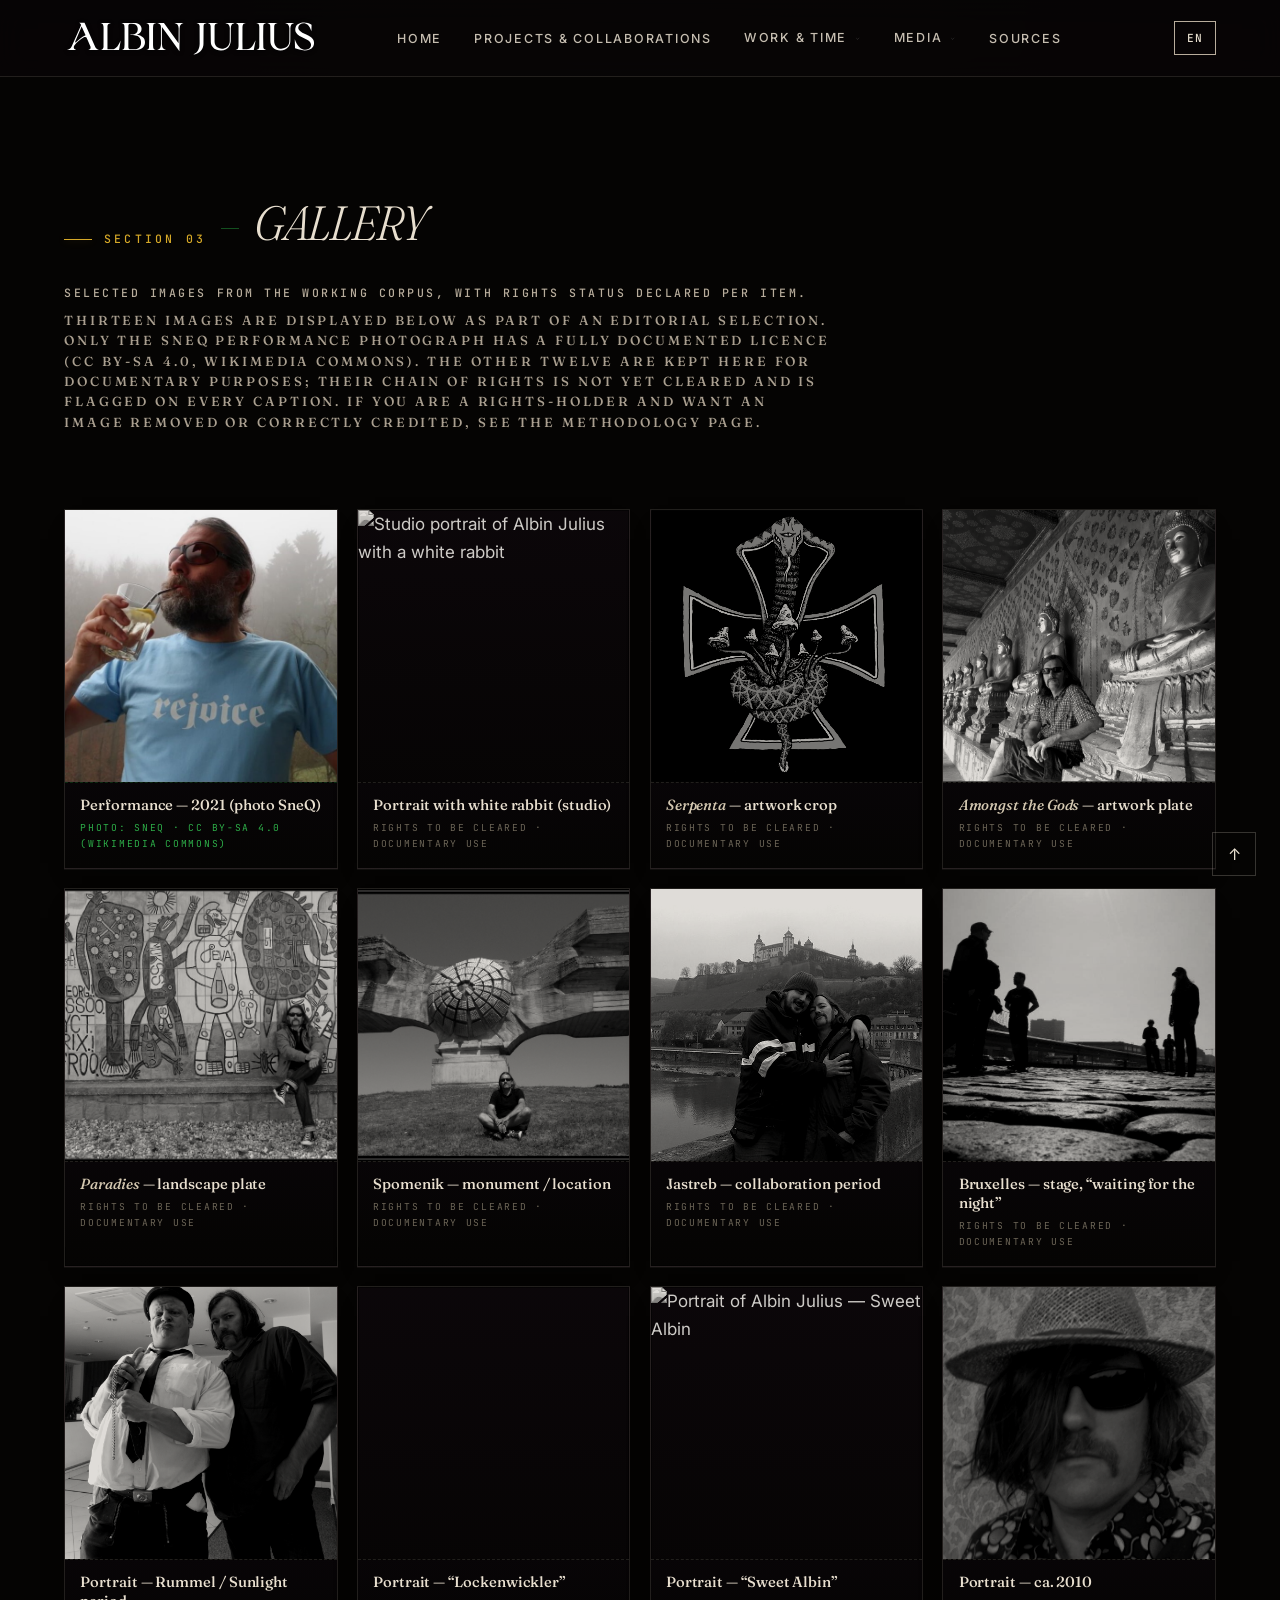
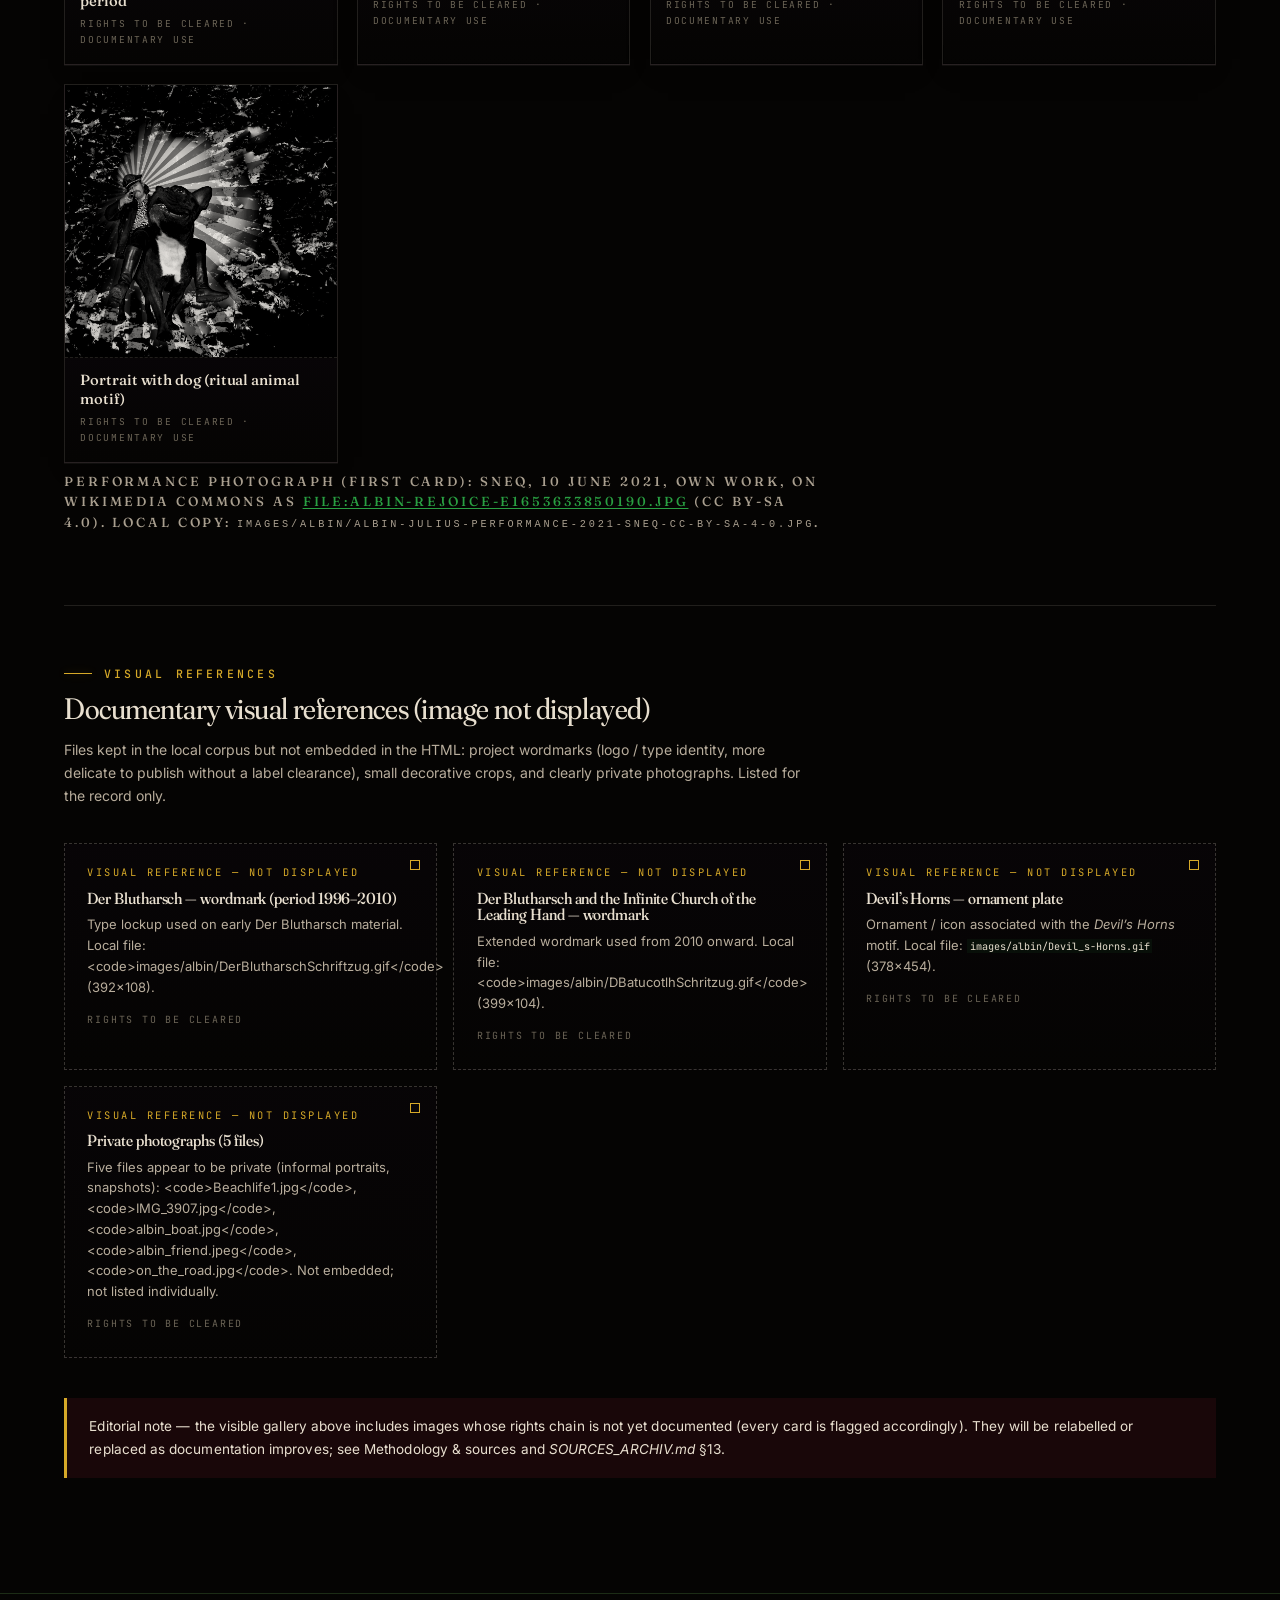
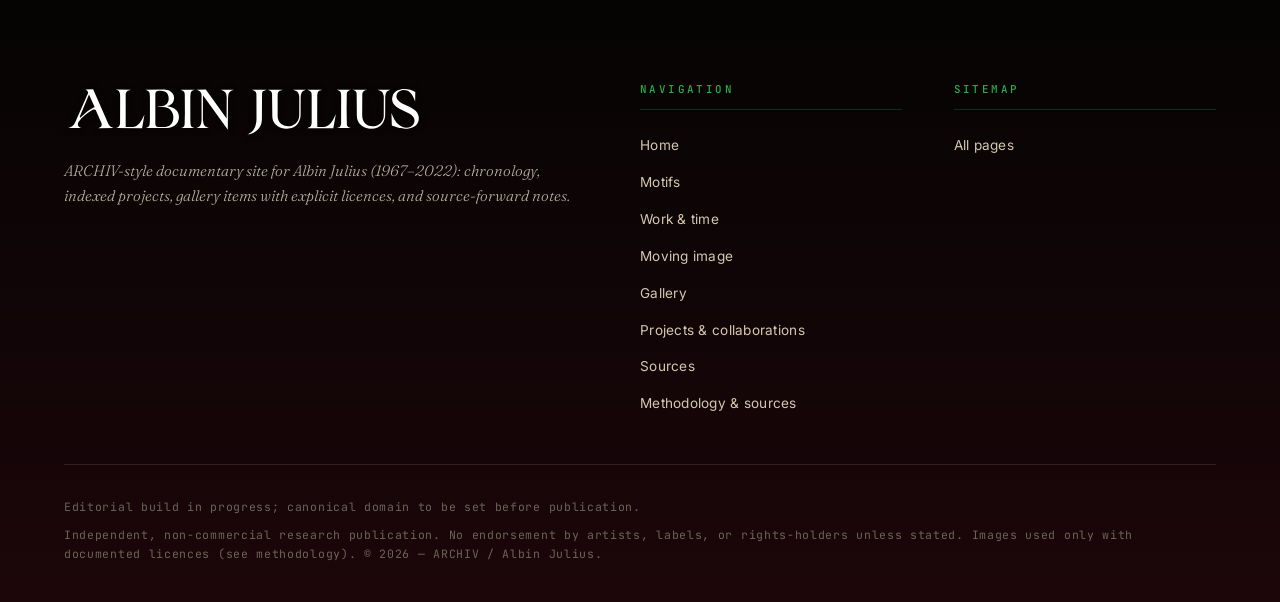
==== galerie.html @ 45560f31 "Initial commit: ARCHIV Albin Julius static site. Documentary archive (HTML/CSS/JS), gallery, intervi" ====
<!DOCTYPE html>
<html lang="en" data-theme="dark">
<head>
  <meta charset="utf-8">  <title>Gallery | ARCHIV — Albin Julius</title>
  <meta name="description" content="Rights-tracked gallery for ARCHIV — Albin Julius: Wikimedia Commons photograph (SneQ, 2021, CC BY-SA 4.0) and neutral site assets. Full methodology on the Methodology page.">
  <meta name="author" content="ARCHIV — Albin Julius">
  <meta name="robots" content="index, follow, max-image-preview:large, max-snippet:-1, max-video-preview:-1">
  <meta name="language" content="English">

  <meta property="og:type" content="website">
  <meta property="og:url" content="https://archiv-albinjulius.example/galerie.html">
  <meta property="og:title" content="Gallery | ARCHIV — Albin Julius">
  <meta property="og:description" content="Documentary images with explicit licences; no speculative captions.">
  <meta property="og:image" content="https://archiv-albinjulius.example/images/albin/albin-julius-performance-2021-sneq-cc-by-sa-4-0.jpg">
  <meta property="og:image:alt" content="Albin Julius performing (photograph: SneQ, 2021, CC BY-SA 4.0, Wikimedia Commons)">
  <meta property="og:image:width" content="676">
  <meta property="og:image:height" content="594">
  <meta property="og:locale" content="en_GB">
  <meta property="og:site_name" content="ARCHIV — Albin Julius">

  <meta name="twitter:card" content="summary_large_image">
  <meta name="twitter:url" content="https://archiv-albinjulius.example/galerie.html">
  <meta name="twitter:title" content="Gallery | ARCHIV — Albin Julius">
  <meta name="twitter:description" content="Rights-tracked images for the Albin Julius documentary archive.">
  <meta name="twitter:image" content="https://archiv-albinjulius.example/images/albin/albin-julius-performance-2021-sneq-cc-by-sa-4-0.jpg">
  <meta name="twitter:image:alt" content="Albin Julius performing (photograph: SneQ, 2021, CC BY-SA 4.0, Wikimedia Commons)">

  <meta name="theme-color" content="#050403">

  <link rel="canonical" href="https://archiv-albinjulius.example/galerie.html">
  <link rel="sitemap" type="application/xml" title="Sitemap" href="https://archiv-albinjulius.example/sitemap.xml">
  <link rel="alternate" hreflang="en" href="https://archiv-albinjulius.example/galerie.html">
  <link rel="alternate" hreflang="x-default" href="https://archiv-albinjulius.example/galerie.html">

  <meta name="viewport" content="width=device-width, initial-scale=1">
  <link href="css/normalize.css" rel="stylesheet">
  <link href="css/main.css?v=57-glitch-soft" rel="stylesheet">
  <script>document.documentElement.setAttribute('data-theme', 'dark');</script>
  <link rel="preconnect" href="https://fonts.googleapis.com">
  <link rel="preconnect" href="https://fonts.gstatic.com" crossorigin>
  <link rel="preload" as="style" href="https://fonts.googleapis.com/css2?family=Fraunces:ital,wght@0,300;0,400;0,500;0,600;0,700;1,300;1,400;1,500;1,600;1,700&amp;family=Inter:wght@300;400;500;600;700&amp;family=JetBrains+Mono:wght@300;400;500;600&amp;display=swap">
  <link href="https://fonts.googleapis.com/css2?family=Fraunces:ital,wght@0,300;0,400;0,500;0,600;0,700;1,300;1,400;1,500;1,600;1,700&amp;family=Inter:wght@300;400;500;600;700&amp;family=JetBrains+Mono:wght@300;400;500;600&amp;display=swap" rel="stylesheet" media="print" onload="this.media='all'">
  <noscript><link href="https://fonts.googleapis.com/css2?family=Fraunces:ital,wght@0,300;0,400;0,500;0,600;0,700;1,300;1,400;1,500;1,600;1,700&amp;family=Inter:wght@300;400;500;600;700&amp;family=JetBrains+Mono:wght@300;400;500;600&amp;display=swap" rel="stylesheet"></noscript>
  <script defer src="js/i18n.js?v=21"></script>
  <script defer src="js/main.js?v=28"></script>
<link rel="icon" type="image/svg+xml" href="/images/favicon.svg">
  <link rel="icon" type="image/png" sizes="32x32" href="/images/favicon.png">
  <link rel="icon" type="image/png" sizes="16x16" href="/images/favicon.png">
  <link rel="shortcut icon" href="/images/favicon.svg" type="image/svg+xml">
  <link rel="apple-touch-icon" sizes="180x180" href="/images/favicon.png">
  <link rel="mask-icon" href="/images/favicon.svg" color="#1f8f38">

  <script type="application/ld+json">
  {
    "@context": "https://schema.org",
    "@type": "WebPage",
    "name": "Gallery | ARCHIV — Albin Julius",
    "description": "Rights-tracked gallery: Wikimedia Commons photograph (SneQ, 2021, CC BY-SA 4.0) and neutral site assets.",
    "url": "https://archiv-albinjulius.example/galerie.html",
    "inLanguage": "en-GB",
    "isPartOf": { "@type": "WebSite", "name": "ARCHIV — Albin Julius", "url": "https://archiv-albinjulius.example/" },
    "breadcrumb": {
      "@type": "BreadcrumbList",
      "itemListElement": [
        {"@type": "ListItem", "position": 1, "name": "Home", "item": "https://archiv-albinjulius.example/"},
        {"@type": "ListItem", "position": 2, "name": "Gallery", "item": "https://archiv-albinjulius.example/galerie.html"}
      ]
    }
  }
  </script>
  <style>
    body {
      -moz-osx-font-smoothing: grayscale;
      -webkit-font-smoothing: antialiased;
    }
  </style>
</head>
<body>
  <a class="ej-skip-link" href="#contenu-principal">Skip to main content</a>
  <div role="banner" class="navbar ej-site-nav">
    <div class="navbar-bg"></div>
    <div class="main-container navbar-container">
      <div class="navbar-row">
        <a href="/" class="nav-logo-link ej-inline-block" style="display:flex;align-items:center;text-decoration:none;">
          <img src="images/logo_albin_julius.svg" alt="Albin Julius" class="nav-logo-img" width="133" height="20">
        </a>
        <div class="navigation-wrap ej-nav-desktop">
          <nav role="navigation" class="navbar-menu ej-nav-menu">
            <div class="nav-links">
              <div class="nav-link-wrap">
                <a href="/" class="nav-link ej-nav-link" data-i18n="nav.start">Home</a>
              </div>
              <div class="nav-link-wrap">
                <a href="stammbaum.html" class="nav-link ej-nav-link" data-i18n="nav.familie">Projects &amp; collaborations</a>
              </div>
              <div class="nav-link-wrap">
                <div data-hover="true" data-delay="150" class="nav-dropdown ej-nav-dropdown">
                  <div class="dropdown-toggle ej-nav-dropdown-toggle">
                    <div class="text-block-7" data-i18n="nav.werkZeit">Work &amp; time</div>
                    <img src="images/icon-caret-down.svg" alt="Open submenu" class="dropdown-caret">
                  </div>
                  <nav class="dropdown-wrap ej-nav-dropdown-list">
                    <div class="dropdown-content">
                      <a href="index.html#leitmotive" class="dropdown-link ej-nav-dropdown-link" data-i18n="nav.leitmotive">Motifs</a>
                      <a href="index.html#timeline" class="dropdown-link ej-nav-dropdown-link" data-i18n="nav.zeitleiste">Timeline &amp; resources</a>
                      <a href="index.html#discography" class="dropdown-link ej-nav-dropdown-link" data-i18n="nav.discography">Discography indexes</a>
                      <a href="index.html#phases" class="dropdown-link ej-nav-dropdown-link" data-i18n="nav.exil">Phases &amp; presentation</a>
                      <a href="index.html#interviews" class="dropdown-link ej-nav-dropdown-link" data-i18n="nav.interviews">Interviews</a>
                    </div>
                  </nav>
                </div>
              </div>
              <div class="nav-link-wrap">
                <div data-hover="true" data-delay="150" class="nav-dropdown ej-nav-dropdown">
                  <div class="dropdown-toggle ej-nav-dropdown-toggle">
                    <div class="text-block-7" data-i18n="nav.medien">Media</div>
                    <img src="images/icon-caret-down.svg" alt="Open submenu" class="dropdown-caret">
                  </div>
                  <nav class="dropdown-wrap ej-nav-dropdown-list">
                    <div class="dropdown-content">
                      <a href="index.html#moving-image" class="dropdown-link ej-nav-dropdown-link" data-i18n="nav.movingImage">Moving image</a>
                      <a href="galerie.html" aria-current="page" class="dropdown-link ej-nav-dropdown-link ej-nav-link--current" data-i18n="nav.galerie">Gallery</a>
                    </div>
                  </nav>
                </div>
              </div>
              <div class="nav-link-wrap">
                <a href="links.html" class="nav-link ej-nav-link" data-i18n="nav.links">Sources</a>
              </div>
            </div>
            <div class="navbar-mobile-bg"></div>
          </nav>
        </div>
        <div class="navbar-right-contents">
          <div class="ej-lang-selector">
            <button class="ej-lang-btn active" data-lang="en" aria-label="English" aria-pressed="true">EN</button>
          </div>
          <button type="button" class="ej-burger" aria-controls="ej-mobile-panel" aria-expanded="false" aria-label="Open menu">
            <span class="ej-burger-bar" aria-hidden="true"></span>
            <span class="ej-burger-bar" aria-hidden="true"></span>
            <span class="ej-burger-bar" aria-hidden="true"></span>
          </button>
        </div>
      </div>
    </div>
    <div id="ej-mobile-panel" class="ej-mobile-panel" role="dialog" aria-modal="true" aria-labelledby="ej-mobile-panel-title" aria-hidden="true">
      <button type="button" class="ej-mobile-panel__scrim" data-ej-mobile-nav-close aria-label="Close menu"></button>
      <div class="ej-mobile-panel__sheet">
        <p id="ej-mobile-panel-title" class="ej-mobile-panel__title">Menu</p>
        <nav class="ej-mobile-panel__nav" aria-label="Main navigation">
          <ul class="ej-mobile-panel__list">
            <li><a href="/" data-i18n="nav.start">Home</a></li>
            <li><a href="stammbaum.html" data-i18n="nav.familie">Projects &amp; collaborations</a></li>
            <li class="ej-mobile-panel__group"><span class="ej-mobile-panel__group-label" data-i18n="nav.werkZeit">Work &amp; time</span></li>
            <li><a href="index.html#leitmotive" data-i18n="nav.leitmotive">Motifs</a></li>
            <li><a href="index.html#timeline" data-i18n="nav.zeitleiste">Timeline &amp; resources</a></li>
            <li><a href="index.html#discography" data-i18n="nav.discography">Discography indexes</a></li>
            <li><a href="index.html#phases" data-i18n="nav.exil">Phases &amp; presentation</a></li>
            <li><a href="index.html#interviews" data-i18n="nav.interviews">Interviews</a></li>
            <li class="ej-mobile-panel__group"><span class="ej-mobile-panel__group-label" data-i18n="nav.medien">Media</span></li>
            <li><a href="index.html#moving-image" data-i18n="nav.movingImage">Moving image</a></li>
            <li><a href="galerie.html" data-i18n="nav.galerie" aria-current="page">Gallery</a></li>
            <li><a href="links.html" data-i18n="nav.links">Sources</a></li>
            <li><a href="methodologie.html" data-i18n="footer.methodologie">Methodology &amp; sources</a></li>
          </ul>
        </nav>
      </div>
    </div>
  </div>

  <main id="contenu-principal">
  <section id="galerie" class="gallery-section">
    <div class="gallery-container">
      <div class="gallery-header">
        <h1 class="gallery-title ej-section-title-archival">
          <span class="ej-section-number" data-i18n="sections.galerie.number">SECTION 03</span>
          <span class="ej-hud-mark"></span>
          <span data-i18n="sections.galerie.title">GALLERY</span>
        </h1>
        <p class="gallery-subtitle ej-military-subtitle" data-i18n="sections.galerie.pageSubtitle">Selected images from the working corpus, with rights status declared per item.</p>
        <p class="gallery-licence-note ej-military-subtitle" data-i18n="sections.galerie.pageNote">Thirteen images are displayed below as part of an editorial selection. Only the SneQ performance photograph has a fully documented licence (CC BY-SA 4.0, Wikimedia Commons). The other twelve are kept here for documentary purposes; their chain of rights is not yet cleared and is flagged on every caption. If you are a rights-holder and want an image removed or correctly credited, see the methodology page.</p>
      </div>

      <div class="gallery-grid">

        <figure class="gallery-card gallery-card--licensed" data-image="images/albin/albin-julius-performance-2021-sneq-cc-by-sa-4-0.jpg">
          <picture>
            <img src="images/albin/albin-julius-performance-2021-sneq-cc-by-sa-4-0.jpg" alt="Albin Julius performing (photograph: SneQ, 2021, CC BY-SA 4.0, Wikimedia Commons)" width="676" height="594" class="gallery-card-image" loading="lazy" decoding="async">
          </picture>
          <figcaption class="gallery-card-caption">
            <span class="gallery-card-title" data-i18n="sections.galerie.gallery.sneq">Performance — 2021 (photo SneQ)</span>
            <span class="gallery-card-status" data-i18n="sections.galerie.captionLicensed">Photo: SneQ · CC BY-SA 4.0 (Wikimedia Commons)</span>
          </figcaption>
        </figure>

        <figure class="gallery-card" data-image="images/albin/AlbinwithRabbit.jpg">
          <picture>
            <img src="images/albin/AlbinwithRabbit.jpg" alt="Studio portrait of Albin Julius with a white rabbit" width="2908" height="2386" class="gallery-card-image" loading="lazy" decoding="async">
          </picture>
          <figcaption class="gallery-card-caption">
            <span class="gallery-card-title" data-i18n="sections.galerie.gallery.rabbit">Portrait with white rabbit (studio)</span>
            <span class="gallery-card-status" data-i18n="sections.galerie.captionUnverified">Rights to be cleared · documentary use</span>
          </figcaption>
        </figure>

        <figure class="gallery-card" data-image="images/albin/Serpenta_bund_ohne_sunbeams1.jpg">
          <picture>
            <img src="images/albin/Serpenta_bund_ohne_sunbeams1.jpg" alt="Square crop associated with Serpenta-period artwork (serpent motif)" width="1063" height="1063" class="gallery-card-image" loading="lazy" decoding="async">
          </picture>
          <figcaption class="gallery-card-caption">
            <span class="gallery-card-title" data-i18n="sections.galerie.gallery.serpent"><em>Serpenta</em> — artwork crop</span>
            <span class="gallery-card-status" data-i18n="sections.galerie.captionUnverified">Rights to be cleared · documentary use</span>
          </figcaption>
        </figure>

        <figure class="gallery-card" data-image="images/albin/AmongstTheGods.gif">
          <picture>
            <img src="images/albin/AmongstTheGods.gif" alt="Artwork plate associated with Amongst the Gods" width="1772" height="1560" class="gallery-card-image" loading="lazy" decoding="async">
          </picture>
          <figcaption class="gallery-card-caption">
            <span class="gallery-card-title" data-i18n="sections.galerie.gallery.gods"><em>Amongst the Gods</em> — artwork plate</span>
            <span class="gallery-card-status" data-i18n="sections.galerie.captionUnverified">Rights to be cleared · documentary use</span>
          </figcaption>
        </figure>

        <figure class="gallery-card" data-image="images/albin/Paradies.jpg">
          <picture>
            <img src="images/albin/Paradies.jpg" alt="Landscape plate associated with the Paradies material" width="2275" height="1181" class="gallery-card-image" loading="lazy" decoding="async">
          </picture>
          <figcaption class="gallery-card-caption">
            <span class="gallery-card-title" data-i18n="sections.galerie.gallery.paradies"><em>Paradies</em> — landscape plate</span>
            <span class="gallery-card-status" data-i18n="sections.galerie.captionUnverified">Rights to be cleared · documentary use</span>
          </figcaption>
        </figure>

        <figure class="gallery-card" data-image="images/albin/Spomenik.jpg">
          <picture>
            <img src="images/albin/Spomenik.jpg" alt="Spomenik — monument / location photograph" width="1819" height="1233" class="gallery-card-image" loading="lazy" decoding="async">
          </picture>
          <figcaption class="gallery-card-caption">
            <span class="gallery-card-title" data-i18n="sections.galerie.gallery.spomenik">Spomenik — monument / location</span>
            <span class="gallery-card-status" data-i18n="sections.galerie.captionUnverified">Rights to be cleared · documentary use</span>
          </figcaption>
        </figure>

        <figure class="gallery-card" data-image="images/albin/Jastreb_honeymoon.jpg">
          <picture>
            <img src="images/albin/Jastreb_honeymoon.jpg" alt="Stage or promo photograph attached to the Jastreb collaboration window" width="960" height="540" class="gallery-card-image" loading="lazy" decoding="async">
          </picture>
          <figcaption class="gallery-card-caption">
            <span class="gallery-card-title" data-i18n="sections.galerie.gallery.jastreb">Jastreb — collaboration period</span>
            <span class="gallery-card-status" data-i18n="sections.galerie.captionUnverified">Rights to be cleared · documentary use</span>
          </figcaption>
        </figure>

        <figure class="gallery-card" data-image="images/albin/Bruxels_-_waiting_for_the_night.jpg">
          <picture>
            <img src="images/albin/Bruxels_-_waiting_for_the_night.jpg" alt="Stage photograph in Brussels — waiting for the night" width="960" height="641" class="gallery-card-image" loading="lazy" decoding="async">
          </picture>
          <figcaption class="gallery-card-caption">
            <span class="gallery-card-title" data-i18n="sections.galerie.gallery.bruxels">Bruxelles — stage, “waiting for the night”</span>
            <span class="gallery-card-status" data-i18n="sections.galerie.captionUnverified">Rights to be cleared · documentary use</span>
          </figcaption>
        </figure>

        <figure class="gallery-card" data-image="images/albin/RummelSunlight.jpg">
          <picture>
            <img src="images/albin/RummelSunlight.jpg" alt="Vertical portrait — Rummel / Sunlight period" width="1880" height="2037" class="gallery-card-image" loading="lazy" decoding="async">
          </picture>
          <figcaption class="gallery-card-caption">
            <span class="gallery-card-title" data-i18n="sections.galerie.gallery.rummel">Portrait — Rummel / Sunlight period</span>
            <span class="gallery-card-status" data-i18n="sections.galerie.captionUnverified">Rights to be cleared · documentary use</span>
          </figcaption>
        </figure>

        <figure class="gallery-card" data-image="images/albin/Lockenwickler.jpg">
          <picture>
            <img src="images/albin/Lockenwickler.jpg" alt="Portrait of Albin Julius — Lockenwickler" width="1181" height="1421" class="gallery-card-image" loading="lazy" decoding="async">
          </picture>
          <figcaption class="gallery-card-caption">
            <span class="gallery-card-title" data-i18n="sections.galerie.gallery.lockenwickler">Portrait — “Lockenwickler”</span>
            <span class="gallery-card-status" data-i18n="sections.galerie.captionUnverified">Rights to be cleared · documentary use</span>
          </figcaption>
        </figure>

        <figure class="gallery-card" data-image="images/albin/SweetAlbin.jpg">
          <picture>
            <img src="images/albin/SweetAlbin.jpg" alt="Portrait of Albin Julius — Sweet Albin" width="1535" height="1654" class="gallery-card-image" loading="lazy" decoding="async">
          </picture>
          <figcaption class="gallery-card-caption">
            <span class="gallery-card-title" data-i18n="sections.galerie.gallery.sweet">Portrait — “Sweet Albin”</span>
            <span class="gallery-card-status" data-i18n="sections.galerie.captionUnverified">Rights to be cleared · documentary use</span>
          </figcaption>
        </figure>

        <figure class="gallery-card" data-image="images/albin/Al2010.gif">
          <picture>
            <img src="images/albin/Al2010.gif" alt="Portrait of Albin Julius circa 2010" width="1181" height="1549" class="gallery-card-image" loading="lazy" decoding="async">
          </picture>
          <figcaption class="gallery-card-caption">
            <span class="gallery-card-title" data-i18n="sections.galerie.gallery.al2010">Portrait — ca. 2010</span>
            <span class="gallery-card-status" data-i18n="sections.galerie.captionUnverified">Rights to be cleared · documentary use</span>
          </figcaption>
        </figure>

        <figure class="gallery-card" data-image="images/albin/Albin_julius_dog.gif">
          <picture>
            <img src="images/albin/Albin_julius_dog.gif" alt="Portrait of Albin Julius with a dog" width="2126" height="2126" class="gallery-card-image" loading="lazy" decoding="async">
          </picture>
          <figcaption class="gallery-card-caption">
            <span class="gallery-card-title" data-i18n="sections.galerie.gallery.dog">Portrait with dog (ritual animal motif)</span>
            <span class="gallery-card-status" data-i18n="sections.galerie.captionUnverified">Rights to be cleared · documentary use</span>
          </figcaption>
        </figure>

      </div>

      <p class="gallery-licence-note ej-military-subtitle">Performance photograph (first card): SneQ, 10 June 2021, own work, on Wikimedia Commons as <a href="https://commons.wikimedia.org/wiki/File:Albin-rejoice-e1653633850190.jpg" target="_blank" rel="noopener noreferrer">File:Albin-rejoice-e1653633850190.jpg</a> (CC BY-SA 4.0). Local copy: <code>images/albin/albin-julius-performance-2021-sneq-cc-by-sa-4-0.jpg</code>.</p>

      <div class="gallery-references" id="gallery-references">
        <div class="gallery-references-head">
          <p class="ej-section-number">Visual references</p>
          <h2 class="gallery-references-title" data-i18n="sections.galerie.referencesTitle">Documentary visual references (image not displayed)</h2>
          <p class="gallery-references-intro" data-i18n="sections.galerie.referencesIntro">Files kept in the local corpus but not embedded in the HTML: project wordmarks (logo / type identity, more delicate to publish without a label clearance), small decorative crops, and clearly private photographs. Listed for the record only.</p>
        </div>

        <div class="gallery-references-grid">
          <article class="gallery-reference">
            <p class="gallery-reference-label" data-i18n="sections.galerie.referenceLabel">Visual reference — not displayed</p>
            <h3 class="gallery-reference-title" data-i18n="sections.galerie.refs.db_wordmark.title">Der Blutharsch — wordmark (period 1996–2010)</h3>
            <p class="gallery-reference-note" data-i18n="sections.galerie.refs.db_wordmark.note">Type lockup used on early Der Blutharsch material. Local file: <code>images/albin/DerBlutharschSchriftzug.gif</code> (392×108).</p>
            <p class="gallery-reference-status" data-i18n="sections.galerie.referenceStatus">Rights to be cleared</p>
          </article>

          <article class="gallery-reference">
            <p class="gallery-reference-label" data-i18n="sections.galerie.referenceLabel">Visual reference — not displayed</p>
            <h3 class="gallery-reference-title" data-i18n="sections.galerie.refs.dbic_wordmark.title">Der Blutharsch and the Infinite Church of the Leading Hand — wordmark</h3>
            <p class="gallery-reference-note" data-i18n="sections.galerie.refs.dbic_wordmark.note">Extended wordmark used from 2010 onward. Local file: <code>images/albin/DBatucotlhSchritzug.gif</code> (399×104).</p>
            <p class="gallery-reference-status" data-i18n="sections.galerie.referenceStatus">Rights to be cleared</p>
          </article>

          <article class="gallery-reference">
            <p class="gallery-reference-label" data-i18n="sections.galerie.referenceLabel">Visual reference — not displayed</p>
            <h3 class="gallery-reference-title" data-i18n="sections.galerie.refs.devil.title">Devil's Horns — ornament plate</h3>
            <p class="gallery-reference-note" data-i18n="sections.galerie.refs.devil.note">Ornament / icon associated with the <em>Devil's Horns</em> motif. Local file: <code>images/albin/Devil_s-Horns.gif</code> (378×454).</p>
            <p class="gallery-reference-status" data-i18n="sections.galerie.referenceStatus">Rights to be cleared</p>
          </article>

          <article class="gallery-reference">
            <p class="gallery-reference-label" data-i18n="sections.galerie.referenceLabel">Visual reference — not displayed</p>
            <h3 class="gallery-reference-title" data-i18n="sections.galerie.refs.private.title">Private photographs (5 files)</h3>
            <p class="gallery-reference-note" data-i18n="sections.galerie.refs.private.note">Five files appear to be private (informal portraits, snapshots): <code>Beachlife1.jpg</code>, <code>IMG_3907.jpg</code>, <code>albin_boat.jpg</code>, <code>albin_friend.jpeg</code>, <code>on_the_road.jpg</code>. Not embedded; not listed individually.</p>
            <p class="gallery-reference-status" data-i18n="sections.galerie.referenceStatus">Rights to be cleared</p>
          </article>
        </div>

        <p class="ej-vl-warning" style="margin-top:2.5rem;">Editorial note — the visible gallery above includes images whose rights chain is not yet documented (every card is flagged accordingly). They will be relabelled or replaced as documentation improves; see <a href="methodologie.html">Methodology &amp; sources</a> and <cite>SOURCES_ARCHIV.md</cite> §13.</p>
      </div>
    </div>

    <div class="gallery-lightbox">
      <button class="gallery-lightbox-close" aria-label="Close">
        <svg viewBox="0 0 24 24" xmlns="http://www.w3.org/2000/svg" width="20" height="20">
          <line x1="6" y1="6" x2="18" y2="18" stroke="currentColor" stroke-width="1" stroke-linecap="square"/>
          <line x1="18" y1="6" x2="6" y2="18" stroke="currentColor" stroke-width="1" stroke-linecap="square"/>
        </svg>
      </button>
      <div class="gallery-lightbox-counter">1 / 2</div>
      <button class="gallery-lightbox-nav prev" aria-label="Previous image">
        <svg viewBox="0 0 24 24" xmlns="http://www.w3.org/2000/svg" width="24" height="24">
          <polyline points="15,18 9,12 15,6" fill="none" stroke="currentColor" stroke-width="1.5" stroke-linecap="square" stroke-linejoin="miter"/>
        </svg>
      </button>
      <button class="gallery-lightbox-nav next" aria-label="Next image">
        <svg viewBox="0 0 24 24" xmlns="http://www.w3.org/2000/svg" width="24" height="24">
          <polyline points="9,18 15,12 9,6" fill="none" stroke="currentColor" stroke-width="1.5" stroke-linecap="square" stroke-linejoin="miter"/>
        </svg>
      </button>
      <div class="gallery-lightbox-content">
        <img src="" alt="Gallery item" class="gallery-lightbox-image">
      </div>
    </div>
  </section>
  </main>

  <footer class="ej-footer" role="contentinfo">
    <div class="ej-footer-container">
      <div class="ej-footer-grid">
        <div class="ej-footer-logo-section">
          <a href="/" class="ej-footer-brand">
            <img src="images/logo_albin_julius.svg" alt="Albin Julius" class="ej-footer-logo-img" width="186" height="28">
          </a>
          <p class="ej-footer-description" data-i18n="footer.description">ARCHIV-style documentary site for Albin Julius (1967–2022): chronology, indexed projects, gallery items with explicit licences, and source-forward notes.</p>
        </div>
        <nav class="ej-footer-section" data-i18n-attr="aria-label:footer.hauptnavigation" aria-label="Main navigation">
          <h3 class="ej-footer-section-title" data-i18n="footer.navigation">Navigation</h3>
          <ul class="ej-footer-links">
            <li class="ej-footer-link"><a href="index.html" data-i18n="footer.startseite">Home</a></li>
            <li class="ej-footer-link"><a href="index.html#leitmotive" data-i18n="nav.leitmotive">Motifs</a></li>
            <li class="ej-footer-link"><a href="index.html#timeline" data-i18n="nav.werkZeit">Work &amp; time</a></li>
            <li class="ej-footer-link"><a href="index.html#moving-image" data-i18n="nav.movingImage">Moving image</a></li>
            <li class="ej-footer-link"><a href="galerie.html" data-i18n="nav.galerie">Gallery</a></li>
            <li class="ej-footer-link"><a href="stammbaum.html" data-i18n="nav.familie">Projects &amp; collaborations</a></li>
            <li class="ej-footer-link"><a href="links.html" data-i18n="nav.links">Sources</a></li>
            <li class="ej-footer-link"><a href="methodologie.html" data-i18n="footer.methodologie">Methodology &amp; sources</a></li>
          </ul>
        </nav>
        <nav class="ej-footer-section" data-i18n-attr="aria-label:footer.sitemapLabel" aria-label="Sitemap">
          <h3 class="ej-footer-section-title" data-i18n="footer.sitemap">Sitemap</h3>
          <ul class="ej-footer-links">
            <li class="ej-footer-link"><a href="index.html" data-i18n="footer.alleSeiten">All pages</a></li>
          </ul>
        </nav>
      </div>
      <div class="ej-footer-bottom">
        <p class="ej-footer-dev-notice" data-i18n="footer.devNotice">Editorial build in progress; canonical domain to be set before publication.</p>
        <p class="ej-footer-rights-text" data-i18n="footer.rightsText">Independent, non-commercial research publication. No endorsement by artists, labels, or rights-holders unless stated. Images used only with documented licences (see methodology). © 2026 — ARCHIV / Albin Julius.</p>
      </div>
    </div>
  </footer>

  <button class="ej-scroll-to-top" aria-label="Back to top" data-i18n-attr="aria-label:footer.scrollToTop"></button>
</body>
</html>
---- css/main.css ----
/* =========================================================================
   ARCHIV — Albin Julius · main.css
   Occult / post-industrial editorial archive.
   Direction artistique : noir profond, ivoire sale, vert toxique rituel,
   jaune venimeux, brun sépia noirci, texture imprimée.
   ========================================================================= */


/* ========= 1. DESIGN TOKENS ========= */

:root {
  /* Palette — noirs charbon, brun profond, ivoire sali, vert rituel, jaune venimeux */
  --black:        #050403;
  --ink:          #050403;
  --ink-2:        #0c0709;       /* charbon teinté vin */
  --ink-3:        #14090d;       /* charbon vin un cran plus haut */
  --ink-4:        #1f0d12;       /* charbon vin marqué */
  --deep-wine:    #1c060a;       /* rouge vin très foncé — fond ambiant */
  --deep-wine-2:  #2a0a10;       /* rouge vin sombre — accent ponctuel */
  --deep-brown:   #1c060a;       /* alias rétrocompat (ancien brun) */
  --charcoal:     #111111;
  --paper:        #e8dfcf;
  --paper-2:      #d4c8b1;
  --paper-mute:   #b8ad9c;
  --paper-dim:    #6b6456;
  --rule:         rgba(232, 223, 207, 0.12);
  --rule-2:       rgba(232, 223, 207, 0.22);
  --rule-toxic:   rgba(31, 143, 56, 0.28);
  --accent:       #1f8f38;       /* vert toxique rituel */
  --accent-2:     #2dad48;       /* vert toxique clair (hover) */
  --accent-dim:   rgba(31, 143, 56, 0.30);
  --dark-green:   #0b3d1a;
  --accent-3:     #d6a928;       /* jaune venimeux / venom yellow */
  --accent-3-dim: rgba(214, 169, 40, 0.32);

  /* Typographies */
  --serif:        "Fraunces", "Newsreader", "Playfair Display", Georgia, serif;
  --sans:         "Inter", -apple-system, BlinkMacSystemFont, "Segoe UI", Helvetica, sans-serif;
  --mono:         "JetBrains Mono", "IBM Plex Mono", "Courier New", monospace;

  /* Layout */
  --container:    1240px;
  --container-w:  1440px;
  --gutter:       clamp(1.25rem, 4vw, 2.75rem);
  --section-y:    clamp(4.5rem, 9vw, 8.5rem);
  --stack-y:      clamp(1.25rem, 2vw, 2rem);

  /* Motion */
  --ease:         cubic-bezier(0.22, 1, 0.36, 1);
  --ease-in:      cubic-bezier(0.55, 0, 0.1, 1);

  /* Feuillets */
  --t-xs: 0.75rem;
  --t-sm: 0.875rem;
  --t-base: 1rem;
  --t-md: 1.0625rem;
  --t-lg: 1.25rem;
  --t-xl: 1.5rem;
  --t-2xl: 2rem;
  --t-3xl: 2.75rem;
  --t-4xl: 3.5rem;
  --t-5xl: 5rem;
  --t-6xl: 6.5rem;
}


/* ========= 2. RESET & BASE ========= */

*,
*::before,
*::after {
  box-sizing: border-box;
  margin: 0;
  padding: 0;
  border-radius: 0 !important;
}

html {
  font-size: 16px;
  line-height: 1.5;
  -webkit-font-smoothing: antialiased;
  -moz-osx-font-smoothing: grayscale;
  text-rendering: optimizeLegibility;
  /* Pas d'overflow-x:hidden ici : ça casserait position:sticky sur la navbar.
     Les sections individuelles utilisent overflow-x:clip à la place. */
}

body {
  font-family: var(--sans);
  font-weight: 400;
  font-size: var(--t-md);
  line-height: 1.65;
  color: var(--paper);
  background-color: var(--ink);
  background-image:
    radial-gradient(ellipse at 50% -10%, rgba(31, 143, 56, 0.05) 0%, transparent 55%),
    radial-gradient(ellipse at 50% 110%, rgba(42, 10, 16, 0.85) 0%, transparent 60%),
    linear-gradient(180deg, var(--ink) 0%, var(--deep-wine) 100%);
  background-attachment: fixed;
  font-feature-settings: "kern", "liga";
  min-height: 100vh;
  position: relative;
  /* overflow-x retiré pour préserver position:sticky */
}

/* Texture grain analogique : fanzine / sérigraphie / photocopie. */
body::before {
  content: "";
  position: fixed;
  inset: 0;
  pointer-events: none;
  z-index: 1;
  opacity: 0.07;
  mix-blend-mode: overlay;
  background-image: url("data:image/svg+xml;utf8,<svg xmlns='http://www.w3.org/2000/svg' width='220' height='220' viewBox='0 0 220 220'><filter id='n'><feTurbulence type='fractalNoise' baseFrequency='0.85' numOctaves='2' stitchTiles='stitch' seed='3'/><feColorMatrix values='0 0 0 0 0.91  0 0 0 0 0.87  0 0 0 0 0.81  0 0 0 0.55 0'/></filter><rect width='100%25' height='100%25' filter='url(%23n)'/></svg>");
  background-size: 220px 220px;
}

/* Le contenu reste au-dessus du grain. */
body > * {
  position: relative;
  z-index: 2;
}

/* Empêche le débordement horizontal au niveau des sections, sans casser sticky */
section,
main,
.hero-section,
.ej-leitmotive-section,
.ej-timeline-section,
.gallery-section,
.ej-exil-section,
.ej-quote-section,
.ej-stammbaum-section,
.ej-links-section,
.ej-footer {
  overflow-x: clip;
}

img,
picture,
svg,
video {
  display: block;
  max-width: 100%;
  height: auto;
}

ul,
ol {
  list-style: none;
}

a {
  color: inherit;
  text-decoration: none;
  transition: color 0.35s var(--ease);
}

button {
  background: none;
  border: none;
  color: inherit;
  font: inherit;
  cursor: pointer;
}

em,
i {
  font-style: italic;
}

strong,
b {
  font-weight: 600;
}

::selection {
  background: var(--accent);
  color: var(--ink);
}

/* Focus visible (clavier) — vert toxique rituel, bien lisible sur noir. */
:focus-visible {
  outline: 2px solid var(--accent-2);
  outline-offset: 3px;
}

::-webkit-scrollbar {
  width: 10px;
  height: 10px;
}

::-webkit-scrollbar-track {
  background: var(--ink);
}

::-webkit-scrollbar-thumb {
  background: var(--ink-4);
}

::-webkit-scrollbar-thumb:hover {
  background: var(--accent);
}


/* ========= 3. TYPOGRAPHY SYSTEM ========= */

h1,
h2,
h3,
h4,
h5,
h6 {
  font-family: var(--serif);
  font-weight: 400;
  line-height: 1.04;
  letter-spacing: -0.015em;
  color: var(--paper);
  font-variation-settings: "SOFT" 50, "WONK" 0, "opsz" 96;
}

h1 {
  font-size: clamp(2.5rem, 7vw, 5.5rem);
  font-weight: 300;
}

h2 {
  font-size: clamp(2rem, 4.5vw, 3.5rem);
  font-weight: 350;
}

h3 {
  font-size: clamp(1.375rem, 2.2vw, 1.75rem);
  font-weight: 400;
}

h4 {
  font-size: clamp(1.125rem, 1.5vw, 1.375rem);
  font-weight: 500;
}

p {
  font-size: var(--t-md);
  line-height: 1.65;
}

.eyebrow,
.archive-tag {
  display: inline-flex;
  align-items: center;
  gap: 0.75rem;
  font-family: var(--mono);
  font-size: 0.72rem;
  font-weight: 500;
  letter-spacing: 0.22em;
  text-transform: uppercase;
  color: var(--paper-mute);
}

.eyebrow::before {
  content: "";
  display: inline-block;
  width: 22px;
  height: 1px;
  background: var(--paper-dim);
}


/* ========= 4. LAYOUT PRIMITIVES ========= */

.container,
.main-container,
.ej-leitmotive-container,
.ej-exil-container,
.gallery-container,
.ej-container,
.ej-footer-container {
  width: 100%;
  max-width: var(--container);
  margin: 0 auto;
  padding-left: var(--gutter);
  padding-right: var(--gutter);
}

.container-wide {
  max-width: var(--container-w);
}

section {
  position: relative;
}


/* ========= 5. NAVBAR ========= */

.navbar {
  position: sticky;
  top: 0;
  z-index: 100;
  width: 100%;
  padding: 0;
  background: rgba(8, 5, 7, 0.85);
  backdrop-filter: blur(14px) saturate(1.2);
  -webkit-backdrop-filter: blur(14px) saturate(1.2);
  border-bottom: 1px solid var(--rule);
}

.navbar-bg {
  display: none;
}

.navbar-container {
  display: flex;
  align-items: center;
  height: 76px;
}

.navbar-row {
  display: flex;
  align-items: center;
  width: 100%;
  gap: clamp(1.5rem, 4vw, 3rem);
}

.nav-logo-link {
  display: inline-flex;
  align-items: center;
  gap: clamp(0.625rem, 1.5vw, 1rem);
  flex-shrink: 0;
}

/* SVG wordmark Albin Julius — header navigation (only brand mark) */
.nav-logo-link .nav-logo-img {
  display: block;
  height: clamp(28px, 3.6vw, 38px);
  width: auto;
  max-width: clamp(190px, 26vw, 260px);
  flex-shrink: 1;
  min-width: 0;
  filter:
    drop-shadow(0 1px 2px rgba(0, 0, 0, 0.65))
    drop-shadow(0 0 12px rgba(31, 143, 56, 0.0));
  transition: filter 0.45s var(--ease), transform 0.45s var(--ease);
}

.nav-logo-link:hover .nav-logo-img {
  transform: translateY(-1px);
  filter:
    drop-shadow(0 1px 2px rgba(0, 0, 0, 0.65))
    drop-shadow(0 0 14px rgba(31, 143, 56, 0.32));
}

@media (prefers-reduced-motion: reduce) {
  .nav-logo-link:hover .nav-logo-img {
    transform: none;
  }
}

.navigation-wrap {
  flex: 1;
  display: flex;
  justify-content: center;
}

.navbar-menu,
.nav-links {
  display: flex;
  align-items: center;
  gap: clamp(1.25rem, 2.5vw, 2rem);
}

.nav-link-wrap {
  position: relative;
}

.nav-link,
.dropdown-link,
.text-block-7 {
  display: inline-block;
  position: relative;
  font-family: var(--sans);
  font-size: 0.78rem;
  font-weight: 500;
  letter-spacing: 0.14em;
  text-transform: uppercase;
  color: var(--paper);
  padding: 0.25rem 0;
  cursor: pointer;
  opacity: 0.85;
  transition: opacity 0.3s var(--ease), color 0.3s var(--ease);
}

.nav-link:hover,
.nav-link.ej-nav-link--current,
.dropdown-link:hover,
.text-block-7:hover {
  opacity: 1;
  color: var(--paper);
}

.nav-link::after,
.dropdown-link::after {
  content: "";
  position: absolute;
  left: 0;
  bottom: -4px;
  width: 0;
  height: 1px;
  background: var(--accent);
  transition: width 0.35s var(--ease);
}

.nav-link:hover::after,
.nav-link.ej-nav-link--current::after,
.dropdown-link:hover::after {
  width: 100%;
}

/* Dropdowns : fenêtres discrètes (sans trou entre libellé et panneau — le :hover ne doit pas se perdre) */
.nav-dropdown {
  position: relative;
  z-index: 1;
}

/* Zone invisible sous le libellé : le curseur reste dans .nav-dropdown en descendant vers les liens */
.nav-dropdown::after {
  content: "";
  position: absolute;
  left: 0;
  right: 0;
  top: 100%;
  height: 14px;
  pointer-events: auto;
}

.nav-dropdown:hover {
  z-index: 30;
}

.dropdown-toggle {
  display: inline-flex;
  align-items: center;
  gap: 0.35rem;
  padding: 0.25rem 0;
}

.dropdown-caret {
  width: 9px;
  height: 5px;
  opacity: 0.5;
  transition: transform 0.35s var(--ease), opacity 0.35s var(--ease);
}

.nav-dropdown:hover .dropdown-caret {
  opacity: 1;
  transform: rotate(180deg);
}

.dropdown-wrap {
  position: absolute;
  top: 100%;
  left: 50%;
  transform: translateX(-50%);
  margin-top: 0;
  min-width: 260px;
  background: var(--ink-2);
  border: 1px solid var(--rule-2);
  padding: 0.5rem 0;
  opacity: 0;
  visibility: hidden;
  transition: opacity 0.28s var(--ease), visibility 0.28s var(--ease);
  pointer-events: none;
  z-index: 2;
  box-shadow: 0 16px 40px rgba(0, 0, 0, 0.35);
}

.nav-dropdown:hover .dropdown-wrap {
  opacity: 1;
  visibility: visible;
  transform: translateX(-50%);
  pointer-events: auto;
}

.dropdown-content {
  display: flex;
  flex-direction: column;
}

.dropdown-link {
  display: block;
  padding: 0.65rem 1.25rem;
  font-size: 0.75rem;
  color: var(--paper-2);
  white-space: nowrap;
}

.dropdown-link:hover {
  background: var(--ink-3);
  color: var(--paper);
}

.dropdown-link::after {
  display: none;
}

.navbar-right-contents {
  display: flex;
  align-items: center;
  gap: 0.75rem;
  flex-shrink: 0;
}

.ej-lang-selector {
  display: flex;
  align-items: center;
}

.ej-lang-btn {
  font-family: var(--mono);
  font-size: 0.7rem;
  font-weight: 500;
  letter-spacing: 0.1em;
  text-transform: uppercase;
  padding: 0.45rem 0.75rem;
  border: 1px solid var(--rule-2);
  background: transparent;
  color: var(--paper-mute);
  transition: all 0.35s var(--ease);
}

.ej-lang-btn.active,
.ej-lang-btn[aria-pressed="true"] {
  color: var(--paper);
  border-color: var(--paper-mute);
}

.menu-button {
  display: none;
  width: 40px;
  height: 40px;
  align-items: center;
  justify-content: center;
  border: 1px solid var(--rule-2);
  background: transparent;
  transition: border-color 0.35s var(--ease);
}

.menu-button-icon-wrapper {
  display: flex;
  align-items: center;
  justify-content: center;
  width: 16px;
  height: 16px;
  position: relative;
}

.menu-button-icon {
  width: 16px;
  height: 16px;
  /* SVG déjà blanc : ne pas inverser (sinon traits noirs invisibles sur fond sombre) */
  filter: none;
  opacity: 0.95;
  position: absolute;
  inset: 0;
  margin: auto;
}

.menu-button-icon:last-child {
  display: none;
}

/* Menu mobile dédié (≤1024) : bouton + panneau — masqué sur bureau */
.ej-burger {
  display: none;
  box-sizing: border-box;
}

.ej-mobile-panel {
  display: none;
}


/* ========= 6. HERO ========= */

.hero-section {
  position: relative;
  min-height: 100vh;
  width: 100%;
  display: flex;
  align-items: flex-end;
  overflow: hidden;
  background: var(--ink);
  padding: 0;
}

.hero-section picture {
  position: absolute;
  inset: 0;
  z-index: 1;
  display: block;
  width: 100%;
  height: 100%;
  margin: 0;
  padding: 0;
}

.hero-bg {
  position: absolute;
  inset: 0;
  width: 100%;
  height: 100%;
  max-width: none;
  object-fit: cover;
  object-position: center 30%;
  filter: grayscale(100%) contrast(1.2) brightness(0.58) sepia(0.1);
  opacity: 1;
  z-index: 1;
}

.hero-section::before {
  content: "";
  position: absolute;
  inset: 0;
  background:
    linear-gradient(180deg,
      rgba(8, 5, 7, 0.2) 0%,
      rgba(8, 5, 7, 0.05) 30%,
      rgba(8, 5, 7, 0.9) 100%),
    linear-gradient(90deg,
      rgba(8, 5, 7, 0.75) 0%,
      rgba(8, 5, 7, 0.25) 45%,
      rgba(8, 5, 7, 0) 75%);
  z-index: 2;
  pointer-events: none;
}

.hero-section::after {
  content: "";
  position: absolute;
  inset: 0;
  background: repeating-linear-gradient(
    0deg,
    transparent 0,
    transparent 2px,
    rgba(236, 228, 208, 0.012) 2px,
    rgba(236, 228, 208, 0.012) 3px
  );
  z-index: 3;
  pointer-events: none;
  mix-blend-mode: overlay;
}

.hero-1-content {
  position: relative;
  z-index: 10;
  width: 100%;
  max-width: var(--container);
  margin: 0 auto;
  padding: clamp(5rem, 10vw, 9rem) var(--gutter) clamp(3.5rem, 7vw, 6rem);
  background: none;
  backdrop-filter: none;
  -webkit-backdrop-filter: none;
  opacity: 1;
}

.hero-1-title {
  max-width: 42rem;
  display: flex;
  flex-direction: column;
  gap: 1.5rem;
}

.dot-title {
  display: none;
}

.hero-1-title::before {
  content: "DOSSIER 001 · ARCHIVE HISTORIQUE";
  display: inline-flex;
  align-items: center;
  gap: 0.75rem;
  font-family: var(--mono);
  font-size: 0.72rem;
  font-weight: 500;
  letter-spacing: 0.22em;
  text-transform: uppercase;
  color: var(--accent-2);
  padding: 0.5rem 0.85rem;
  border: 1px solid var(--accent-dim);
  width: fit-content;
  max-width: 100%;
}

.heading---h2 {
  font-family: var(--serif);
  font-size: clamp(2.75rem, 7vw, 5.5rem);
  font-weight: 300;
  font-style: normal;
  line-height: 0.98;
  letter-spacing: -0.025em;
  color: var(--paper);
  margin: 0;
  font-variation-settings: "SOFT" 50, "WONK" 0, "opsz" 144;
}

.heading---h2 a,
.heading---h2 .bold-text {
  color: inherit;
  font-weight: inherit;
  text-decoration: none;
  display: inline;
}

.heading---h2 em,
.heading---h2 .bold-text em {
  font-style: italic;
}

.hero-1-title > div[data-i18n="hero.subtitle"] {
  font-family: var(--serif);
  font-style: italic;
  font-weight: 300;
  font-size: clamp(1rem, 1.3vw, 1.25rem);
  color: var(--paper-2);
  line-height: 1.5;
  max-width: 32rem;
  margin: 0;
}

.hero-dates {
  display: inline-flex;
  align-items: center;
  gap: 0.75rem;
  font-family: var(--mono);
  font-size: 0.85rem;
  font-weight: 400;
  letter-spacing: 0.25em;
  color: var(--paper-2);
  padding: 0.65rem 0;
  margin: 0;
  border-top: 1px solid var(--rule-2);
  border-bottom: 1px solid var(--rule-2);
  width: fit-content;
  text-transform: uppercase;
}

.buttons {
  display: flex;
  flex-direction: row;
  flex-wrap: wrap;
  gap: 2.5rem;
  margin-top: 1rem;
}


/* ========= 7. BUTTONS ========= */

.button {
  display: inline-flex;
  align-items: center;
  gap: 1rem;
  padding: 0.65rem 0;
  font-family: var(--sans);
  font-size: 0.78rem;
  font-weight: 500;
  letter-spacing: 0.18em;
  text-transform: uppercase;
  color: var(--paper);
  background: transparent;
  border: 0;
  border-bottom: 1px solid var(--paper-mute);
  transition: color 0.35s var(--ease), border-color 0.35s var(--ease);
  min-height: auto;
  width: auto;
  position: relative;
  overflow: visible;
  cursor: pointer;
}

.button:hover {
  color: var(--accent-2);
  border-color: var(--accent);
}

.button.bg-brand {
  border-bottom-color: var(--rule-2);
}

.button-text {
  flex: 1;
  text-align: left;
  font: inherit;
  color: inherit;
  letter-spacing: inherit;
  text-transform: inherit;
}

.button-icon-wrap {
  display: inline-flex;
  align-items: center;
  justify-content: center;
  width: auto;
  height: auto;
  background: transparent;
  border: none;
  padding: 0;
  margin: 0;
  position: static;
  transform: none;
}

.button-icon-wrap img,
.button-icon {
  display: none;
}

.button-icon-wrap::after {
  content: "→";
  font-family: var(--sans);
  font-size: 1.05rem;
  font-weight: 300;
  color: inherit;
  transition: transform 0.4s var(--ease);
}

.button:hover .button-icon-wrap::after {
  transform: translateX(8px);
}

.button-icon-text-wrap {
  display: contents;
}

.button-hover-element-wrap,
.button-hover-element {
  display: none;
}


/* ========= 8. SECTIONS GENERIC ========= */

.ej-leitmotive-section,
.ej-timeline-section,
.gallery-section,
.ej-exil-section,
.ej-quote-section,
.ej-stammbaum-section,
.ej-links-section {
  padding-top: var(--section-y);
  padding-bottom: var(--section-y);
  background: var(--ink);
}

.ej-leitmotive-section + .ej-timeline-section,
.ej-timeline-section + .gallery-section,
.gallery-section + .ej-exil-section,
.ej-exil-section + .ej-quote-section {
  border-top: 1px solid var(--rule);
}

/* Headers d'ouvrage : eyebrow + titre + intro */
.ej-leitmotive-header,
.ej-exil-header,
.ej-quote-header,
.gallery-header,
.ej-header {
  margin-bottom: clamp(3rem, 6vw, 5rem);
  max-width: 48rem;
}

.ej-section-title-archival,
.ej-leitmotive-title,
.ej-exil-title,
.gallery-title,
.ej-title {
  font-family: var(--serif);
  font-size: clamp(1.875rem, 4vw, 3rem);
  font-weight: 350;
  line-height: 1.05;
  letter-spacing: -0.02em;
  color: var(--paper);
  margin-top: 0.35rem;
  display: block;
  font-variation-settings: "SOFT" 50, "WONK" 0, "opsz" 144;
}

.ej-section-title-archival > span:last-child,
.ej-leitmotive-title > span:last-child,
.ej-exil-title > span:last-child,
.gallery-title > span:last-child,
.ej-title > span:last-child {
  font-style: italic;
  font-weight: 300;
  text-transform: none;
  letter-spacing: inherit;
}

.ej-section-number,
.ej-military-subtitle {
  display: inline-flex;
  align-items: center;
  gap: 0.75rem;
  font-family: var(--mono);
  font-size: 0.72rem;
  font-weight: 500;
  letter-spacing: 0.28em;
  text-transform: uppercase;
  color: var(--accent-3);
  margin-bottom: 0.35rem;
}

.ej-section-number::before {
  content: "";
  display: inline-block;
  width: 28px;
  height: 1px;
  background: var(--accent-3);
  box-shadow: 0 0 8px var(--accent-3-dim);
}

.ej-hud-mark {
  display: none;
}

.ej-military-subtitle {
  display: block;
  color: var(--paper-mute);
  margin-top: 1.25rem;
  letter-spacing: 0.18em;
  font-family: var(--mono);
  font-size: 0.72rem;
}

/* Paragraphes */
.ej-intro,
.ej-exil-intro-text {
  font-family: var(--serif);
  font-style: italic;
  font-weight: 300;
  font-size: clamp(1.125rem, 1.6vw, 1.4rem);
  line-height: 1.55;
  color: var(--paper-2);
  max-width: 52rem;
  margin: 0 auto clamp(3rem, 5vw, 4.5rem);
  text-align: left;
}


/* ========= 9. LEITMOTIVE CARDS ========= */

.ej-leitmotive-grid,
.ej-exil-grid {
  display: grid;
  grid-template-columns: repeat(2, 1fr);
  gap: 1px;
  background: var(--rule);
  border-top: 1px solid var(--rule);
  border-left: 1px solid var(--rule);
  margin-top: 0;
}

.ej-leitmotive-card,
.ej-exil-card {
  position: relative;
  padding: clamp(2rem, 3.5vw, 3rem);
  background: var(--ink);
  border-right: 1px solid var(--rule);
  border-bottom: 1px solid var(--rule);
  display: flex;
  flex-direction: column;
  gap: 1.25rem;
  transition: background 0.5s var(--ease);
  overflow: hidden;
}

.ej-leitmotive-card:hover,
.ej-exil-card:hover {
  background: var(--ink-2);
}

/* Numérotation chapitre */
.ej-leitmotive-card::after,
.ej-exil-card::after {
  position: absolute;
  top: 1.75rem;
  right: 1.75rem;
  font-family: var(--mono);
  font-size: 0.7rem;
  font-weight: 500;
  letter-spacing: 0.18em;
  color: var(--paper-dim);
}

.ej-leitmotive-card:nth-child(1)::after { content: "01"; }
.ej-leitmotive-card:nth-child(2)::after { content: "02"; }
.ej-leitmotive-card:nth-child(3)::after { content: "03"; }
.ej-leitmotive-card:nth-child(4)::after { content: "04"; }

.ej-exil-card:nth-child(1)::after { content: "§ 1"; }
.ej-exil-card:nth-child(2)::after { content: "§ 2"; }
.ej-exil-card:nth-child(3)::after { content: "§ 3"; }
.ej-exil-card:nth-child(4)::after { content: "§ 4"; }

.ej-leitmotive-hud-top,
.ej-exil-hud-top {
  display: none;
}

.ej-leitmotive-card-title,
.ej-exil-card-title {
  font-family: var(--serif);
  font-weight: 400;
  font-size: clamp(1.25rem, 2vw, 1.625rem);
  line-height: 1.15;
  letter-spacing: -0.015em;
  color: var(--paper);
  margin: 0.35rem 0 0;
}

.ej-leitmotive-card-desc,
.ej-exil-card-desc {
  font-family: var(--sans);
  font-weight: 400;
  font-size: 0.98rem;
  line-height: 1.65;
  color: var(--paper-mute);
  margin: 0;
}

.ej-leitmotive-icon,
.ej-rex-flag,
.ej-ss-emblem {
  width: 40px;
  height: 28px;
  opacity: 0.78;
  transition: opacity 0.4s var(--ease);
}

.ej-rex-flag {
  width: 56px;
  height: 38px;
  background-image: none;
  background: linear-gradient(135deg, var(--ink-3) 0%, var(--deep-wine-2) 100%);
  border: 1px solid var(--rule-2);
  filter: drop-shadow(0 2px 8px rgba(0, 0, 0, 0.5));
}

.ej-ss-emblem {
  width: 36px;
  height: 36px;
  background-image: none;
  background:
    radial-gradient(circle at 35% 35%, var(--accent-dim), transparent 55%),
    linear-gradient(145deg, var(--ink) 0%, var(--deep-wine-2) 100%);
  border: 1px solid var(--rule-2);
  filter: none;
}

.ej-leitmotive-icon {
  width: 40px;
  height: 40px;
  border: 1px solid var(--rule-2);
  display: flex;
  align-items: center;
  justify-content: center;
  padding: 0.5rem;
}

.ej-leitmotive-card:hover .ej-leitmotive-icon,
.ej-leitmotive-card:hover .ej-rex-flag,
.ej-leitmotive-card:hover .ej-ss-emblem {
  opacity: 1;
}

.ej-videos-layout--textonly {
  display: flex;
  justify-content: center;
  padding: 2rem 0 3.5rem;
}

.ej-video-placeholder {
  max-width: 42rem;
  margin: 0.75rem auto 0;
  font-family: var(--serif);
  font-size: 0.95rem;
  line-height: 1.65;
  color: var(--paper-mute);
}

.gallery-licence-note {
  max-width: 48rem;
  margin: 0.5rem 0 0;
  font-family: var(--serif);
  font-size: 0.82rem;
  line-height: 1.55;
  color: var(--paper-mute);
  opacity: 0.92;
}

.gallery-licence-note a {
  color: var(--accent-2);
  text-decoration: underline;
  text-underline-offset: 2px;
}

.gallery-licence-note code {
  font-size: 0.78em;
  word-break: break-all;
}


/* ========= 10. TIMELINE + BIBLIOGRAPHY ========= */

.ej-filters {
  display: inline-flex;
  gap: 0;
  border: 1px solid var(--rule-2);
  margin-bottom: 1rem;
  flex-wrap: wrap;
}

.ej-timeline-columns-note {
  margin: 0 0 2.25rem;
  max-width: 44rem;
  font-family: var(--sans);
  font-size: 0.8125rem;
  line-height: 1.55;
  color: var(--paper-mute);
}

.ej-filter-btn {
  padding: 0.75rem 1.25rem;
  font-family: var(--sans);
  font-size: 0.72rem;
  font-weight: 500;
  letter-spacing: 0.18em;
  text-transform: uppercase;
  color: var(--paper-mute);
  background: transparent;
  border: none;
  border-right: 1px solid var(--rule-2);
  transition: all 0.35s var(--ease);
  cursor: pointer;
}

.ej-filter-btn:last-child {
  border-right: none;
}

.ej-filter-btn:hover {
  color: var(--paper);
  background: var(--ink-2);
}

.ej-filter-btn.active {
  color: var(--ink);
  background: var(--paper);
}

.ej-grid {
  display: grid;
  grid-template-columns: 1fr 1fr;
  gap: clamp(2.5rem, 5vw, 4.5rem);
  align-items: flex-start;
}

.ej-discography {
  margin-top: clamp(2.5rem, 5vw, 3.5rem);
  padding-top: clamp(2.25rem, 4vw, 3rem);
  border-top: 1px solid var(--rule-2);
}

.ej-discography__head {
  margin-bottom: clamp(1.5rem, 3vw, 2.25rem);
  max-width: 48rem;
}

.ej-discography__title {
  font-family: var(--serif);
  font-size: clamp(1.35rem, 2.4vw, 1.85rem);
  font-weight: 400;
  line-height: 1.15;
  letter-spacing: -0.02em;
  color: var(--paper);
  margin: 0.35rem 0 0;
}

.ej-discography__intro {
  font-family: var(--sans);
  font-size: 0.875rem;
  line-height: 1.65;
  color: var(--paper-mute);
  max-width: 44rem;
  margin: 0.85rem 0 0;
}

.ej-discography__list {
  list-style: none;
  margin: 0;
  padding: 0;
  display: grid;
  gap: 1rem;
}

@media (min-width: 720px) {
  .ej-discography__list {
    grid-template-columns: repeat(2, minmax(0, 1fr));
  }
}

.ej-discography__item {
  border: 1px solid var(--rule-2);
  padding: 1.2rem 1.35rem 1.25rem;
  background: rgba(16, 10, 13, 0.38);
  border-radius: 2px;
}

.ej-discography__name {
  font-family: var(--serif);
  font-size: 1.02rem;
  font-weight: 500;
  color: var(--paper);
  margin-bottom: 0.35rem;
}

.ej-discography__note {
  font-family: var(--sans);
  font-size: 0.8125rem;
  line-height: 1.55;
  color: var(--paper-mute);
  margin: 0 0 1rem;
}

.ej-discography__links {
  display: flex;
  flex-wrap: wrap;
  gap: 0.5rem 1.25rem;
}

.ej-discography__links a {
  font-family: var(--mono);
  font-size: 0.7rem;
  font-weight: 500;
  letter-spacing: 0.14em;
  text-transform: uppercase;
  color: var(--accent-2);
  text-decoration: underline;
  text-underline-offset: 3px;
}

.ej-discography__links a:hover {
  color: var(--paper);
}

/* Timeline */
.ej-timeline {
  position: relative;
  padding-left: 2rem;
  border-left: 1px solid var(--rule-2);
}

.ej-timeline-line {
  display: none;
}

.ej-timeline-item {
  position: relative;
  padding: 1.15rem 0 1.15rem 0.25rem;
  border-bottom: 1px solid var(--rule);
  transition: background 0.35s var(--ease);
}

.ej-timeline-item:last-child {
  border-bottom: none;
}

.ej-timeline-item:hover {
  background: rgba(236, 228, 208, 0.015);
}

.ej-timeline-dot {
  position: absolute;
  top: 1.55rem;
  left: -2.32rem;
  width: 7px;
  height: 7px;
  background: var(--paper-mute);
  transition: background 0.35s var(--ease), transform 0.35s var(--ease);
}

.ej-timeline-item:hover .ej-timeline-dot {
  background: var(--accent-2);
  transform: scale(1.35);
}

.ej-timeline-year {
  display: block;
  font-family: var(--mono);
  font-size: 0.78rem;
  font-weight: 500;
  letter-spacing: 0.16em;
  color: var(--accent-2);
  margin-bottom: 0.4rem;
  text-transform: uppercase;
}

.ej-timeline-title {
  font-family: var(--serif);
  font-size: 1.05rem;
  font-weight: 400;
  line-height: 1.5;
  color: var(--paper);
  margin: 0;
}

.ej-timeline-title em {
  font-style: italic;
}

/* Bibliography — alignée au rythme de la timeline */
.ej-bibliography {
  position: relative;
  padding-left: 2rem;
  border-left: 1px solid var(--rule-2);
}

.ej-bibliography > .ej-bibliography-title {
  font-family: var(--mono);
  font-size: 0.72rem;
  font-weight: 500;
  letter-spacing: 0.22em;
  text-transform: uppercase;
  color: var(--accent-2);
  margin: 0 0 1.75rem;
  padding-bottom: 1rem;
  border-bottom: 1px solid var(--rule);
}

.ej-bibliography-list {
  display: block;
}

.ej-bibliography-item {
  display: block;
  padding: 1.15rem 0 1.15rem 0.25rem;
  border-bottom: 1px solid var(--rule);
  transition: background 0.35s var(--ease);
}

.ej-bibliography-item:last-child {
  border-bottom: none;
}

.ej-bibliography-item:hover {
  background: rgba(236, 228, 208, 0.015);
}

.ej-bibliography-content {
  display: grid;
  grid-template-columns: 72px 1fr;
  grid-template-rows: auto auto;
  column-gap: 1.25rem;
  row-gap: 0.3rem;
  align-items: baseline;
}

.ej-bibliography-item .ej-bibliography-year {
  grid-column: 1;
  grid-row: 1 / span 2;
  align-self: start;
  font-family: var(--mono);
  font-size: 0.78rem;
  font-weight: 500;
  letter-spacing: 0.08em;
  color: var(--accent-2);
  padding-top: 0.15rem;
  white-space: nowrap;
}

.ej-bibliography-item .ej-bibliography-title {
  grid-column: 2;
  grid-row: 1;
  font-family: var(--serif);
  font-size: 1.05rem;
  font-weight: 500;
  letter-spacing: -0.005em;
  color: var(--paper);
  line-height: 1.35;
  margin: 0;
  padding: 0;
  border: none;
  text-transform: none;
}

.ej-bibliography-item .ej-bibliography-title em {
  font-style: italic;
  font-weight: 500;
}

.ej-bibliography-description {
  grid-column: 2;
  grid-row: 2;
  font-family: var(--sans);
  font-size: 0.9rem;
  font-weight: 400;
  color: var(--paper-mute);
  line-height: 1.55;
  margin: 0;
}

.ej-bibliography-item .ej-bibliography-pdf {
  grid-column: 2;
  grid-row: 3;
  align-self: start;
  justify-self: start;
  display: inline-flex;
  align-items: center;
  gap: 0.45rem;
  margin-top: 0.55rem;
  padding: 0.5rem 1.05rem;
  font-family: var(--sans);
  font-size: 0.68rem;
  font-weight: 500;
  letter-spacing: 0.12em;
  text-transform: uppercase;
  text-decoration: none;
  color: var(--paper);
  border: 1px solid var(--rule-2);
  background: rgba(236, 228, 208, 0.04);
  transition: color 0.35s var(--ease), border-color 0.35s var(--ease), background 0.35s var(--ease);
}

.ej-bibliography-item .ej-bibliography-pdf::after {
  content: "→";
  font-size: 0.95rem;
  line-height: 1;
  transition: transform 0.35s var(--ease);
}

.ej-bibliography-item .ej-bibliography-pdf:hover {
  color: var(--accent-2);
  border-color: var(--accent);
  background: rgba(31, 143, 56, 0.06);
}

.ej-bibliography-item .ej-bibliography-pdf:hover::after {
  transform: translateX(4px);
}

/* --- Accessibilité : lien d'évitement (focus uniquement) --- */
.ej-skip-link {
  position: absolute;
  left: -9999px;
  top: 0.75rem;
  z-index: 10000;
  padding: 0.65rem 1.1rem;
  background: #111;
  color: #f5f0e8;
  border: 1px solid #3a342c;
  border-radius: 4px;
  font-size: 0.9rem;
  text-decoration: none;
  clip: rect(0, 0, 0, 0);
  clip-path: inset(50%);
  white-space: nowrap;
}
.ej-skip-link:focus {
  left: 0.75rem;
  clip: auto;
  clip-path: none;
  outline: 2px solid #c9a227;
  outline-offset: 2px;
}
.ej-skip-link:focus-visible {
  left: 0.75rem;
  clip: auto;
  clip-path: none;
  outline: 2px solid #c9a227;
  outline-offset: 2px;
}

.ej-inline-block {
  display: inline-block;
}

.ej-bibliography-proviso {
  font-family: var(--sans);
  font-size: 0.82rem;
  line-height: 1.55;
  color: var(--paper-mute);
  font-style: italic;
  margin: 0 0 1.15rem;
  max-width: 40rem;
}

.ej-sources-panel {
  margin-top: clamp(2rem, 4vw, 3rem);
  padding: 1.25rem clamp(1.25rem, 3vw, 2rem);
  border: 1px solid var(--rule-2);
  background: rgba(236, 228, 208, 0.04);
  font-family: var(--sans);
  font-size: 0.88rem;
  line-height: 1.58;
  color: var(--paper-mute);
}

.ej-sources-panel h3 {
  font-family: var(--mono);
  font-size: 0.72rem;
  font-weight: 500;
  letter-spacing: 0.16em;
  text-transform: uppercase;
  color: var(--accent-2);
  margin: 0 0 0.75rem;
}

.ej-sources-panel p {
  margin: 0 0 0.75rem;
}

.ej-sources-panel ul {
  margin: 0.25rem 0 0.75rem;
  padding-left: 1.2rem;
  list-style: disc;
}

.ej-sources-panel li {
  margin: 0.4rem 0;
}

.ej-sources-panel a {
  color: var(--paper);
  text-decoration: none;
  border-bottom: 1px solid var(--rule-2);
  transition: color 0.25s var(--ease), border-color 0.25s var(--ease);
}

.ej-sources-panel a:hover {
  color: var(--accent-2);
  border-bottom-color: var(--accent-2);
}

.ej-video-archival-note {
  max-width: 46rem;
  margin: 0 auto 1.25rem;
  padding: 0 clamp(1rem, 3vw, 2rem);
  font-family: var(--sans);
  font-size: 0.78rem;
  line-height: 1.55;
  color: var(--paper-dim);
}

.ej-pdf-disclaimer {
  margin-top: 0.65rem;
  font-family: var(--sans);
  font-size: 0.7rem;
  line-height: 1.45;
  color: var(--paper-dim);
  max-width: 36rem;
}


/* ========= 11. GALLERY — planche-contact muséale =========
   Grille uniforme : carrés 1:1, 4 par rangée en desktop.
   Précise, alignée au pixel, comme dans un contact sheet d'archive. */

.gallery-grid {
  display: grid;
  grid-template-columns: repeat(4, 1fr);
  gap: clamp(0.75rem, 1.5vw, 1.25rem);
  background: transparent;
  border: 0;
}

.gallery-card {
  position: relative;
  background: var(--ink);
  overflow: hidden;
  cursor: pointer;
  margin: 0;
  display: flex;
  flex-direction: column;
  border: 1px solid var(--rule);
  transition: border-color 0.5s var(--ease), transform 0.5s var(--ease);
}

.gallery-card:hover {
  border-color: var(--rule-toxic);
}

.gallery-card picture {
  display: block;
  width: 100%;
  aspect-ratio: 1 / 1;
  overflow: hidden;
}

.gallery-card::after {
  display: none;
}

.gallery-card-image {
  width: 100%;
  height: 100%;
  object-fit: cover;
  filter: grayscale(100%) contrast(1.12) brightness(0.85) sepia(0.08);
  transition: filter 0.7s var(--ease), transform 1s var(--ease);
}

.gallery-card:hover .gallery-card-image {
  filter: grayscale(100%) contrast(1.2) brightness(0.98) sepia(0.12);
  transform: scale(1.04);
}

.gallery-card--licensed .gallery-card-image {
  filter: grayscale(0%) contrast(1.05) brightness(0.95);
}

.gallery-card--licensed:hover .gallery-card-image {
  filter: grayscale(0%) contrast(1.12) brightness(1);
  transform: scale(1.04);
}

.gallery-card-caption {
  display: flex;
  flex-direction: column;
  gap: 0.3rem;
  padding: 0.85rem 0.95rem 1rem;
  background: linear-gradient(180deg, rgba(8, 5, 7, 0.96) 0%, rgba(5, 4, 3, 1) 100%);
  border-top: 1px dashed var(--rule);
}

.gallery-card-title {
  font-family: var(--serif);
  font-size: 0.92rem;
  font-weight: 500;
  line-height: 1.3;
  color: var(--paper);
  letter-spacing: -0.005em;
}

.gallery-card-title em {
  font-style: italic;
  color: var(--paper-2);
}

.gallery-card-status {
  font-family: var(--mono);
  font-size: 0.6rem;
  letter-spacing: 0.18em;
  text-transform: uppercase;
  color: var(--paper-dim);
}

.gallery-card--licensed .gallery-card-status {
  color: var(--accent-2);
}

.gallery-card--licensed .gallery-card-caption {
  border-top-color: var(--rule-toxic);
}

.gallery-more-wrapper {
  margin-top: 3rem;
}

.gallery-more-button {
  display: inline-flex;
  align-items: center;
  gap: 1rem;
  padding: 0.65rem 0;
  font-family: var(--sans);
  font-size: 0.78rem;
  font-weight: 500;
  letter-spacing: 0.18em;
  text-transform: uppercase;
  color: var(--paper);
  background: transparent;
  border: 0;
  border-bottom: 1px solid var(--paper-mute);
  transition: color 0.35s var(--ease), border-color 0.35s var(--ease);
}

.gallery-more-button::after {
  content: "→";
  font-size: 1rem;
  transition: transform 0.4s var(--ease);
}

.gallery-more-button:hover {
  color: var(--accent-2);
  border-color: var(--accent);
}

.gallery-more-button:hover::after {
  transform: translateX(8px);
}

/* Lightbox */
.gallery-lightbox,
.bibliography-lightbox {
  position: fixed;
  inset: 0;
  z-index: 200;
  background: rgba(8, 5, 7, 0.97);
  backdrop-filter: blur(20px) saturate(1.2);
  -webkit-backdrop-filter: blur(20px) saturate(1.2);
  display: flex;
  align-items: center;
  justify-content: center;
  opacity: 0;
  visibility: hidden;
  pointer-events: none;
  transition: opacity 0.35s var(--ease), visibility 0s linear 0.35s;
}

.gallery-lightbox.active,
.bibliography-lightbox.active,
.gallery-lightbox.is-open,
.bibliography-lightbox.is-open {
  opacity: 1;
  visibility: visible;
  pointer-events: auto;
  transition: opacity 0.35s var(--ease), visibility 0s linear 0s;
}

.gallery-lightbox-content,
.bibliography-lightbox-content {
  position: relative;
  max-width: 85vw;
  max-height: 85vh;
  display: flex;
  align-items: center;
  justify-content: center;
}

.gallery-lightbox-image,
.bibliography-lightbox-image {
  max-width: 85vw;
  max-height: 85vh;
  object-fit: contain;
  filter: grayscale(0.15) contrast(1.04);
  transition: opacity 0.25s var(--ease), transform 0.25s var(--ease);
}

.gallery-lightbox-close,
.bibliography-lightbox-close {
  position: absolute;
  top: 1.5rem;
  right: 1.5rem;
  width: 44px;
  height: 44px;
  display: flex;
  align-items: center;
  justify-content: center;
  color: var(--paper);
  background: transparent;
  border: 1px solid var(--rule-2);
  cursor: pointer;
  transition: background 0.25s var(--ease), color 0.25s var(--ease), border-color 0.25s var(--ease);
  z-index: 2;
}

.gallery-lightbox-close:hover,
.bibliography-lightbox-close:hover {
  background: var(--paper);
  color: var(--ink);
  border-color: var(--paper);
}

.gallery-lightbox-counter {
  position: absolute;
  top: 1.5rem;
  left: 1.5rem;
  font-family: var(--mono);
  font-size: 0.75rem;
  letter-spacing: 0.12em;
  color: var(--paper-mute);
  z-index: 2;
}

.gallery-lightbox-nav {
  position: absolute;
  top: 50%;
  width: 48px;
  height: 48px;
  transform: translateY(-50%);
  color: var(--paper);
  background: transparent;
  border: 1px solid var(--rule-2);
  display: flex;
  align-items: center;
  justify-content: center;
  cursor: pointer;
  transition: background 0.25s var(--ease), color 0.25s var(--ease), border-color 0.25s var(--ease);
  z-index: 2;
}

.gallery-lightbox-nav.prev { left: 1.5rem; }
.gallery-lightbox-nav.next { right: 1.5rem; }

.gallery-lightbox-nav:hover {
  background: var(--paper);
  color: var(--ink);
  border-color: var(--paper);
}

/* Curseur zoom-in sur les cartes pour signaler le clic */
.gallery-card {
  cursor: zoom-in;
}


/* ========= 12. VIDEOS ========= */

.ej-videos-grid {
  display: grid;
  grid-template-columns: repeat(2, 1fr);
  gap: 1px;
  background: var(--rule);
  border-top: 1px solid var(--rule);
  border-left: 1px solid var(--rule);
}

/* Galerie vidéos (index) : 1 col. mobile ; 2 cols. tablette ; 3 cols. large écran */
.ej-videos-layout {
  display: grid;
  grid-template-columns: 1fr;
  gap: 1px;
  background: var(--rule);
  border: 1px solid var(--rule);
}

@media (min-width: 768px) {
  .ej-videos-layout {
    grid-template-columns: repeat(2, minmax(0, 1fr));
  }
}

@media (min-width: 1100px) {
  .ej-videos-layout {
    grid-template-columns: repeat(3, minmax(0, 1fr));
  }
}

/* Toutes les cartes vidéo du layout : même pile, mêmes tailles et espacements */
.ej-videos-layout > .ej-video-item {
  min-width: 0;
  border-right: none;
  border-bottom: none;
  display: flex;
  flex-direction: column;
  padding: 0;
  align-items: stretch;
}

.ej-videos-layout > .ej-video-item .ej-video-thumbnail {
  aspect-ratio: 16 / 9;
  border: none;
  border-bottom: 1px solid var(--rule);
}

.ej-videos-layout > .ej-video-item .ej-video-meta,
.ej-videos-layout > .ej-video-item .ej-video-name,
.ej-videos-layout > .ej-video-item .ej-video-desc,
.ej-videos-layout > .ej-video-item .ej-video-credit {
  padding-left: clamp(1.5rem, 3vw, 2.5rem);
  padding-right: clamp(1.5rem, 3vw, 2.5rem);
}

.ej-videos-layout > .ej-video-item .ej-video-meta {
  margin-top: clamp(1.5rem, 3vw, 2.25rem);
  margin-bottom: 0;
  font-size: 0.7rem;
  letter-spacing: 0.16em;
}

.ej-videos-layout > .ej-video-item .ej-video-name {
  font-size: clamp(1.35rem, 2.2vw, 1.85rem);
  margin-top: 0.65rem;
  margin-bottom: 0;
  line-height: 1.18;
  font-family: var(--serif);
  font-style: italic;
  font-weight: 500;
  letter-spacing: -0.005em;
  color: var(--paper);
}

.ej-videos-layout > .ej-video-item .ej-video-desc {
  font-size: 0.95rem;
  margin-top: 1.1rem;
  margin-bottom: 0;
  line-height: 1.65;
  max-width: none;
  font-family: var(--sans);
  color: var(--paper-mute);
}

/* Carte sans crédit : marge bas équivalente à une carte avec source */
.ej-videos-layout > .ej-video-item:not(:has(.ej-video-credit)) .ej-video-desc {
  margin-bottom: clamp(2rem, 4vw, 2.75rem);
}

.ej-video-credit {
  margin-top: 1.5rem;
  margin-bottom: clamp(2rem, 4vw, 2.75rem);
  padding-top: 1.25rem;
  border-top: 1px solid var(--rule);
  font-family: var(--mono);
  font-size: 0.7rem;
  letter-spacing: 0.12em;
  text-transform: uppercase;
  color: var(--paper-mute);
}

.ej-video-credit a {
  color: var(--paper);
  border-bottom: 1px solid var(--rule-2);
  transition: color 0.25s var(--ease), border-color 0.25s var(--ease);
}

.ej-video-credit a:hover {
  color: var(--accent-2);
  border-bottom-color: var(--accent-2);
}

.ej-video-item {
  padding: 1.5rem 1.5rem 1.75rem;
  background: var(--ink);
  border-right: 1px solid var(--rule);
  border-bottom: 1px solid var(--rule);
  transition: background 0.4s var(--ease);
  cursor: pointer;
  display: flex;
  flex-direction: column;
  gap: 0;
}

.ej-video-item:hover {
  background: var(--ink-2);
}

.ej-video-thumbnail {
  position: relative;
  aspect-ratio: 16 / 9;
  overflow: hidden;
  background: var(--ink-3);
  border: 1px solid var(--rule);
}

.ej-video-thumbnail-img {
  width: 100%;
  height: 100%;
  object-fit: cover;
  filter: grayscale(100%) contrast(1.12) brightness(0.78) sepia(0.08);
  transition: filter 0.5s var(--ease), transform 0.6s var(--ease);
}

.ej-video-item:hover .ej-video-thumbnail-img {
  filter: grayscale(100%) contrast(1.22) brightness(0.96) sepia(0.14);
  transform: scale(1.03);
}

.ej-video-thumbnail-img-fr { display: none; }

.ej-video-play-icon {
  position: absolute;
  top: 50%;
  left: 50%;
  width: 56px;
  height: 56px;
  transform: translate(-50%, -50%);
  color: var(--paper);
  transition: transform 0.4s var(--ease);
  pointer-events: none;
  filter: drop-shadow(0 4px 14px rgba(0, 0, 0, 0.55));
}

.ej-video-play-icon svg { width: 100%; height: 100%; }

.ej-video-item:hover .ej-video-play-icon {
  transform: translate(-50%, -50%) scale(1.08);
}

.ej-video-meta {
  display: block;
  margin-top: 1.1rem;
  font-family: var(--mono);
  font-size: 0.7rem;
  letter-spacing: 0.16em;
  text-transform: uppercase;
  color: var(--accent);
  font-weight: 500;
}

.ej-video-name {
  font-family: var(--serif);
  font-style: italic;
  font-weight: 500;
  font-size: 1.15rem;
  color: var(--paper);
  line-height: 1.32;
  margin-top: 0.45rem;
  letter-spacing: -0.005em;
}

.ej-video-desc {
  margin-top: 0.7rem;
  font-family: var(--sans);
  font-size: 0.85rem;
  line-height: 1.55;
  color: var(--paper-mute);
}

.ej-video-item:hover .ej-video-name {
  color: var(--paper);
}

@media (max-width: 767px) {
  .ej-videos-layout {
    grid-template-columns: 1fr;
  }

  .ej-videos-grid {
    grid-template-columns: 1fr;
  }

  .ej-videos-layout > .ej-video-item .ej-video-name {
    font-size: 1.05rem;
  }
}

.ej-video-modal {
  position: fixed;
  inset: 0;
  z-index: 200;
  background: rgba(8, 5, 7, 0.97);
  backdrop-filter: blur(20px) saturate(1.2);
  -webkit-backdrop-filter: blur(20px) saturate(1.2);
  display: flex;
  align-items: center;
  justify-content: center;
  opacity: 0;
  visibility: hidden;
  pointer-events: none;
  transition: opacity 0.35s var(--ease), visibility 0s linear 0.35s;
}

.ej-video-modal.active,
.ej-video-modal.is-open {
  opacity: 1;
  visibility: visible;
  pointer-events: auto;
  transition: opacity 0.35s var(--ease), visibility 0s linear 0s;
}

.ej-video-modal-content iframe,
.ej-video-modal-content video {
  width: 100%;
  height: 100%;
  border: none;
  background: var(--ink);
}

.ej-video-modal-close {
  position: absolute;
  top: 1.5rem;
  right: 1.5rem;
  font-size: 1.75rem;
  line-height: 1;
  color: var(--paper);
  background: transparent;
  border: 1px solid var(--rule-2);
  width: 44px;
  height: 44px;
  display: flex;
  align-items: center;
  justify-content: center;
  cursor: pointer;
  z-index: 2;
  transition: background 0.25s var(--ease), color 0.25s var(--ease), border-color 0.25s var(--ease);
}

.ej-video-modal-close:hover {
  background: var(--paper);
  color: var(--ink);
  border-color: var(--paper);
}

.ej-video-modal-content {
  width: min(92vw, 1280px);
  height: min(80vh, 720px);
  display: flex;
  align-items: center;
  justify-content: center;
}


/* ========= 13. DROGEN / EXIL SECTION ========= */

.ej-exil-intro {
  max-width: 52rem;
  margin-bottom: clamp(3rem, 5vw, 4.5rem);
}

.ej-exil-quote {
  margin-top: clamp(3rem, 6vw, 5rem);
  padding: 2.5rem 2.5rem 2.5rem 3rem;
  max-width: 52rem;
  margin-inline: auto;
  border-left: 2px solid var(--accent);
  background: var(--ink-2);
}

.ej-exil-quote-text {
  font-family: var(--serif);
  font-style: italic;
  font-weight: 300;
  font-size: clamp(1.2rem, 1.8vw, 1.625rem);
  line-height: 1.45;
  color: var(--paper);
  margin: 0 0 1.25rem;
}

.ej-exil-quote-author {
  display: block;
  font-family: var(--mono);
  font-size: 0.72rem;
  font-weight: 500;
  letter-spacing: 0.2em;
  text-transform: uppercase;
  color: var(--accent-2);
}


/* ========= 14. CITATIONS — mur de cartes (statique, sans carrousel) ========= */

.ej-quote-section {
  padding-top: var(--section-y);
  padding-bottom: var(--section-y);
  background:
    linear-gradient(180deg, var(--ink) 0%, var(--ink-2) 42%, var(--ink) 100%);
  border-top: 1px solid var(--rule);
}

.ej-quote-header {
  max-width: 40rem;
}

.ej-quotes-grid {
  display: grid;
  grid-template-columns: 1fr;
  gap: clamp(1.25rem, 2.5vw, 1.75rem);
}

@media (min-width: 880px) {
  .ej-quotes-grid {
    grid-template-columns: repeat(2, minmax(0, 1fr));
    gap: 1.25rem 1.5rem;
  }

  /* Première citation en bandeau : pleine largeur, même flux vertical */
  .ej-quote-card--feature {
    grid-column: 1 / -1;
    padding: clamp(2.15rem, 3.2vw, 2.85rem) clamp(2rem, 4vw, 3.25rem);
  }

  .ej-quote-card--feature .ej-quote-card__body {
    max-width: 48rem;
  }
}

.ej-quote-card {
  position: relative;
  overflow: hidden;
  padding: clamp(1.65rem, 2.5vw, 2.15rem) clamp(1.5rem, 2.5vw, 2.25rem);
  background: linear-gradient(165deg, var(--ink-3) 0%, var(--ink-2) 55%, var(--ink-4) 100%);
  border: 1px solid var(--rule-2);
  box-shadow: 0 18px 48px rgba(0, 0, 0, 0.22);
  transition: border-color 0.45s var(--ease), box-shadow 0.45s var(--ease), transform 0.45s var(--ease);
}

.ej-quote-card::before {
  content: "";
  position: absolute;
  left: 0;
  top: 0;
  bottom: 0;
  width: 3px;
  background: linear-gradient(180deg, var(--accent-2) 0%, var(--accent) 55%, transparent 100%);
  opacity: 0.85;
  pointer-events: none;
}

.ej-quote-card:hover {
  border-color: rgba(45, 173, 72, 0.45);
  box-shadow: 0 22px 56px rgba(0, 0, 0, 0.28);
  transform: translateY(-2px);
}

.ej-quote-card__mark {
  position: absolute;
  top: 0.15rem;
  right: clamp(0.75rem, 2vw, 1.5rem);
  font-family: var(--serif);
  font-size: clamp(4.5rem, 14vw, 7.5rem);
  font-weight: 200;
  line-height: 1;
  color: var(--accent);
  opacity: 0.045;
  pointer-events: none;
  user-select: none;
}

.ej-quote-card__head {
  position: relative;
  z-index: 1;
  display: flex;
  flex-wrap: wrap;
  align-items: baseline;
  justify-content: space-between;
  gap: 0.75rem 1rem;
  margin-bottom: 1.1rem;
}

.ej-quote-card__index {
  font-family: var(--serif);
  font-size: clamp(1.75rem, 3vw, 2.35rem);
  font-weight: 300;
  font-style: italic;
  color: var(--paper-2);
  line-height: 1;
  letter-spacing: 0.04em;
}

.ej-quote-card__year {
  font-family: var(--mono);
  font-size: 0.68rem;
  font-weight: 500;
  letter-spacing: 0.24em;
  text-transform: uppercase;
  color: var(--accent-2);
  padding: 0.35rem 0.65rem;
  border: 1px solid var(--rule-2);
  background: rgba(8, 5, 7, 0.35);
}

.ej-quote-card__body {
  position: relative;
  z-index: 1;
  margin: 0;
  padding: 0;
  border: none;
  max-width: 52rem;
}

.ej-quote-card__body p {
  font-family: var(--serif);
  font-style: italic;
  font-weight: 300;
  font-size: clamp(1.08rem, 1.65vw, 1.35rem);
  line-height: 1.52;
  letter-spacing: -0.01em;
  color: var(--paper);
  margin: 0;
  font-variation-settings: "SOFT" 50, "WONK" 0, "opsz" 72;
}

.ej-quote-card--feature .ej-quote-card__body p {
  font-size: clamp(1.2rem, 1.9vw, 1.55rem);
  line-height: 1.48;
}

.ej-quote-card__cite {
  display: block;
  position: relative;
  z-index: 1;
  margin-top: 1.35rem;
  padding-top: 1.1rem;
  border-top: 1px solid var(--rule);
  font-family: var(--mono);
  font-size: 0.68rem;
  font-weight: 500;
  font-style: normal;
  letter-spacing: 0.14em;
  line-height: 1.55;
  text-transform: uppercase;
  color: var(--paper-mute);
}

.ej-quote-card__cite em {
  font-family: var(--serif);
  font-style: italic;
  font-weight: 400;
  text-transform: none;
  letter-spacing: 0;
  color: var(--paper-2);
}


/* ========= 15. LINKS CARDS ========= */

.ej-links-grid {
  display: grid;
  grid-template-columns: repeat(2, 1fr);
  gap: 1px;
  background: var(--rule);
  border-top: 1px solid var(--rule);
  border-left: 1px solid var(--rule);
}

.ej-link-card {
  position: relative;
  display: flex;
  flex-direction: column;
  gap: 1.25rem;
  padding: clamp(2rem, 3.5vw, 2.75rem);
  background: var(--ink);
  border-right: 1px solid var(--rule);
  border-bottom: 1px solid var(--rule);
  transition: background 0.5s var(--ease);
}

.ej-link-card:hover {
  background: var(--ink-2);
}

.ej-link-card-category {
  font-family: var(--mono);
  font-size: 0.68rem;
  font-weight: 500;
  letter-spacing: 0.22em;
  text-transform: uppercase;
  color: var(--accent-2);
  padding: 0.35rem 0.7rem;
  border: 1px solid var(--accent-dim);
  display: inline-block;
  width: fit-content;
}

.ej-link-card-title {
  font-family: var(--serif);
  font-size: clamp(1.25rem, 1.9vw, 1.5rem);
  font-weight: 400;
  line-height: 1.2;
  letter-spacing: -0.01em;
  color: var(--paper);
  margin: 0;
}

.ej-link-card-desc {
  font-family: var(--sans);
  font-size: 0.95rem;
  line-height: 1.65;
  color: var(--paper-mute);
  margin: 0;
  flex: 1;
}

.ej-link-card-btn {
  display: inline-flex;
  align-items: center;
  justify-content: space-between;
  gap: 1rem;
  padding: 0.75rem 0;
  font-family: var(--sans);
  font-size: 0.75rem;
  font-weight: 500;
  letter-spacing: 0.18em;
  text-transform: uppercase;
  color: var(--paper);
  background: transparent;
  border: 0;
  border-top: 1px solid var(--rule-2);
  border-bottom: 1px solid var(--rule-2);
  transition: color 0.35s var(--ease), border-color 0.35s var(--ease);
  margin-top: auto;
  width: 100%;
}

.ej-link-card-btn::after {
  content: "→";
  font-size: 1rem;
  transition: transform 0.4s var(--ease);
}

.ej-link-card-btn:hover {
  color: var(--accent-2);
  border-color: var(--accent);
}

.ej-link-card-btn:hover::after {
  transform: translateX(6px);
}


/* ========= 16. STAMMBAUM & ARBRE GÉNÉALOGIQUE ========= */

.ej-stammbaum-section .ej-container {
  max-width: var(--container-w);
}

.ej-stammbaum-content {
  max-width: 68rem;
}

.ej-stammbaum-lead {
  font-size: clamp(1.02rem, 1.1vw, 1.125rem);
  line-height: 1.75;
  padding: 1.25rem 0 1.25rem 1.15rem;
  margin-bottom: 2rem !important;
  border-left: 3px solid var(--accent);
  background: linear-gradient(90deg, rgba(31, 143, 56, 0.08) 0%, transparent 55%);
}

.ej-stammbaum-content h2 {
  font-family: var(--mono);
  font-size: 0.78rem;
  font-weight: 500;
  letter-spacing: 0.22em;
  text-transform: uppercase;
  color: var(--accent-2);
  margin: 3rem 0 1.25rem;
  padding-bottom: 0.85rem;
  border-bottom: 1px solid var(--rule-2);
}

.ej-stammbaum-content p {
  margin-bottom: 1.25rem;
  color: var(--paper-2);
  line-height: 1.7;
}

.ej-stammbaum-content ul {
  list-style: none;
  padding: 0;
  margin: 0 0 1.5rem;
}

.ej-stammbaum-content ul li {
  padding: 0.5rem 0 0.5rem 1.25rem;
  border-bottom: 1px solid var(--rule);
  font-family: var(--sans);
  font-size: 0.98rem;
  color: var(--paper);
  position: relative;
}

.ej-stammbaum-content ul li::before {
  content: "—";
  position: absolute;
  left: 0;
  color: var(--paper-dim);
}

.ej-stammbaum-content strong {
  font-weight: 600;
  color: var(--paper);
}

/* --- Arbre : neutralise les listes « prose » à l'intérieur du schéma --- */
.ej-stammbaum-content .ej-gen-tree ul {
  list-style: none;
  padding: 0;
  margin: 0;
}

.ej-stammbaum-content .ej-gen-tree ul li {
  padding: 0;
  border-bottom: none;
  font-size: inherit;
}

.ej-stammbaum-content .ej-gen-tree ul li::before {
  content: none;
  display: none;
}

.ej-gen-tree.stammbaum {
  position: relative;
  margin: 2.5rem 0 3.5rem;
  padding: clamp(1.5rem, 3.5vw, 2.25rem) clamp(1.25rem, 3vw, 2rem);
  overflow-x: auto;
  overflow-y: visible;
  background:
    linear-gradient(165deg, rgba(36, 18, 22, 0.55) 0%, transparent 42%),
    linear-gradient(180deg, var(--ink-3) 0%, var(--ink-2) 100%);
  border: 1px solid var(--rule-2);
  box-shadow:
    0 1px 0 rgba(236, 228, 208, 0.06) inset,
    0 28px 56px rgba(0, 0, 0, 0.38);
}

.ej-gen-tree.stammbaum::before {
  content: "";
  position: absolute;
  top: 0;
  left: 0;
  right: 0;
  height: 3px;
  background: linear-gradient(90deg, transparent, var(--accent) 20%, var(--accent-2) 50%, var(--accent) 80%, transparent);
  opacity: 0.85;
  pointer-events: none;
}

.ej-gen-tree-header {
  margin-bottom: 1.5rem;
  padding-bottom: 1.25rem;
  border-bottom: 1px solid var(--rule);
}

.ej-gen-tree-kicker {
  display: inline-block;
  font-family: var(--serif);
  font-size: 1.35rem;
  letter-spacing: 0.12em;
  color: var(--paper);
  text-transform: uppercase;
  margin-bottom: 0.5rem;
}

.ej-gen-tree-note {
  margin: 0;
  max-width: 42rem;
  font-family: var(--sans);
  font-size: 0.875rem;
  line-height: 1.65;
  color: var(--paper-mute);
}

.ej-gen-tree__root {
  list-style: none;
  padding: 0;
  margin: 0;
}

.ej-gen-tree__root > li > ul {
  display: grid;
  grid-template-columns: repeat(auto-fill, minmax(11.5rem, 1fr));
  gap: 0.65rem 1rem;
  margin-top: 1.15rem;
  padding-top: 1.15rem;
  border-top: 1px solid var(--rule-2);
}

.ej-gen-tree__root > li > ul > li {
  min-width: 0;
}

.ej-gen-tree__root > li > ul > li:has(.person--focal) {
  grid-column: 1 / -1;
}

.ej-gen-tree__root > li > ul ul {
  display: block;
  margin-top: 0.65rem;
  margin-left: 0;
  padding-top: 0.5rem;
  padding-left: 1.15rem;
  border-left: 2px solid rgba(45, 173, 72, 0.38);
}

.ej-gen-tree__root > li > ul ul ul {
  border-left-color: rgba(236, 228, 208, 0.18);
  margin-top: 0.5rem;
}

.ej-gen-tree .person {
  display: block;
  width: fit-content;
  max-width: min(100%, 26rem);
  padding: 0.8rem 1rem 0.9rem;
  margin: 0.2rem 0;
  background: rgba(16, 10, 13, 0.88);
  border: 1px solid var(--rule-2);
  border-left: 3px solid rgba(236, 228, 208, 0.22);
  box-shadow: 0 4px 18px rgba(0, 0, 0, 0.22);
  transition:
    border-color 0.35s var(--ease),
    box-shadow 0.35s var(--ease),
    transform 0.25s var(--ease),
    background 0.35s var(--ease);
  border-radius: 3px !important;
}

.ej-gen-tree .person:hover {
  border-color: rgba(45, 173, 72, 0.4);
  border-left-color: var(--accent-2);
  background: rgba(24, 14, 18, 0.95);
  box-shadow: 0 8px 28px rgba(0, 0, 0, 0.3);
  transform: translateX(2px);
}

.ej-gen-tree .person--union {
  width: 100%;
  max-width: 38rem;
  margin: 0 auto 0.25rem;
  padding: 1.15rem 1.35rem 1.2rem;
  text-align: center;
  border-left-width: 4px;
  border-left-color: rgba(31, 143, 56, 0.55);
  background: linear-gradient(180deg, rgba(36, 18, 22, 0.9) 0%, rgba(16, 10, 13, 0.92) 100%);
  box-shadow: 0 12px 36px rgba(0, 0, 0, 0.28);
}

.ej-gen-tree .person--union:hover {
  transform: none;
  border-left-color: var(--accent);
}

.ej-gen-tree .person--union .person-separator {
  margin: 0.45rem 0;
  letter-spacing: 0.35em;
  color: var(--accent-2);
  opacity: 0.9;
}

.ej-gen-tree .person--focal {
  max-width: min(100%, 30rem);
  border-left-color: var(--accent);
  background: linear-gradient(90deg, rgba(31, 143, 56, 0.14) 0%, rgba(16, 10, 13, 0.95) 42%);
  box-shadow:
    0 0 0 1px rgba(45, 173, 72, 0.12),
    0 10px 32px rgba(0, 0, 0, 0.32);
}

.ej-gen-tree .person--focal .person-name {
  font-size: 1.08rem;
  font-weight: 600;
  letter-spacing: 0.03em;
}

.ej-gen-tree .person--label {
  max-width: min(100%, 34rem);
  padding: 0.55rem 0.95rem;
  background: rgba(8, 5, 7, 0.45);
  border: 1px dashed rgba(236, 228, 208, 0.22);
  border-left: 2px dashed rgba(45, 173, 72, 0.45);
  box-shadow: none;
}

.ej-gen-tree .person--label:hover {
  transform: none;
  border-left-color: var(--accent-2);
}

.ej-gen-tree .person--label .person-marriage {
  font-style: normal;
  font-weight: 500;
  font-size: 0.8rem;
  letter-spacing: 0.06em;
  text-transform: uppercase;
  color: var(--paper-2);
  margin-top: 0;
}

.ej-gen-tree .person--label .person-note {
  font-size: 0.78rem;
  margin-top: 0.35rem;
}

.ej-gen-tree .person-name {
  font-family: var(--serif);
  font-size: 0.98rem;
  font-weight: 500;
  color: var(--paper);
  line-height: 1.3;
}

.ej-gen-tree .person-dates {
  font-family: var(--mono);
  font-size: 0.72rem;
  font-weight: 400;
  letter-spacing: 0.05em;
  color: var(--accent-2);
  margin-top: 0.28rem;
}

.ej-gen-tree .person-role,
.ej-gen-tree .person-marriage,
.ej-gen-tree .person-note {
  font-family: var(--sans);
  font-size: 0.78rem;
  color: var(--paper-mute);
  font-style: italic;
  margin-top: 0.22rem;
  line-height: 1.45;
}

.ej-gen-tree .person-separator {
  color: var(--paper-dim);
  margin: 0.3rem 0;
  font-family: var(--mono);
  font-size: 0.68rem;
}

@media (max-width: 720px) {
  .ej-gen-tree__root > li > ul {
    grid-template-columns: 1fr;
  }

  .ej-gen-tree__root > li > ul > li:has(.person--focal) {
    grid-column: auto;
  }

  .ej-gen-tree .person {
    max-width: 100%;
    width: 100%;
  }

  .ej-gen-tree .person--union {
    text-align: left;
  }
}


/* ========= 17. FOOTER ========= */

.ej-footer {
  padding: clamp(4rem, 7vw, 6rem) 0 clamp(2rem, 3vw, 2.5rem);
  border-top: 1px solid var(--rule-2);
  background: var(--ink);
}

.ej-footer-grid {
  display: grid;
  grid-template-columns: 2fr 1fr 1fr;
  gap: clamp(2rem, 4vw, 4rem);
  padding-bottom: 3rem;
  border-bottom: 1px solid var(--rule);
}

.ej-footer-logo-section {
  max-width: 32rem;
}

/* Lockup marque : pictogramme ARCHIV + titre */
.ej-footer-brand {
  display: inline-flex;
  align-items: center;
  gap: clamp(0.625rem, 1.5vw, 1rem);
  text-decoration: none;
  color: inherit;
  margin-bottom: 1.25rem;
  transition: opacity 0.3s var(--ease);
}

.ej-footer-brand:hover {
  opacity: 0.92;
}

/* (Legacy text logo kept for fallback / accessibility tooling) */
.ej-footer-logo {
  display: block;
  font-family: var(--sans);
  font-weight: 600;
  font-size: 0.85rem;
  letter-spacing: 0.22em;
  text-transform: uppercase;
  color: var(--paper);
  margin-bottom: 1.25rem;
}

/* SVG wordmark Albin Julius — footer (only brand mark) */
.ej-footer-brand .ej-footer-logo-img {
  display: block;
  height: clamp(40px, 5.2vw, 54px);
  width: auto;
  max-width: clamp(280px, 36vw, 380px);
  filter: drop-shadow(0 1px 3px rgba(0, 0, 0, 0.65));
  transition: filter 0.45s var(--ease), transform 0.45s var(--ease);
}

.ej-footer-brand:hover .ej-footer-logo-img {
  transform: translateY(-1px);
  filter:
    drop-shadow(0 1px 3px rgba(0, 0, 0, 0.65))
    drop-shadow(0 0 12px rgba(31, 143, 56, 0.28));
}

@media (max-width: 640px) {
  .ej-footer-brand .ej-footer-logo-img {
    height: 36px;
    max-width: 240px;
  }
}

@media (prefers-reduced-motion: reduce) {
  .ej-footer-brand:hover .ej-footer-logo-img {
    transform: none;
  }
}

.ej-footer-brand .ej-footer-logo {
  display: inline;
  margin-bottom: 0;
  font-family: var(--sans);
  font-weight: 600;
  font-size: 0.85rem;
  letter-spacing: 0.22em;
  text-transform: uppercase;
  color: var(--paper);
}

.ej-footer-description {
  font-family: var(--serif);
  font-style: italic;
  font-weight: 300;
  font-size: 0.95rem;
  line-height: 1.65;
  color: var(--paper-mute);
}

.ej-footer-section-title {
  font-family: var(--mono);
  font-size: 0.68rem;
  font-weight: 500;
  letter-spacing: 0.22em;
  text-transform: uppercase;
  color: var(--accent-2);
  margin-bottom: 1.25rem;
  padding-bottom: 0.9rem;
  border-bottom: 1px solid var(--accent-dim);
}

.ej-footer-links {
  display: flex;
  flex-direction: column;
  gap: 0.55rem;
}

.ej-footer-link a {
  font-family: var(--sans);
  font-size: 0.85rem;
  font-weight: 400;
  letter-spacing: 0.02em;
  color: var(--paper-2);
}

.ej-footer-link a:hover {
  color: var(--accent-2);
}

.ej-footer-bottom {
  padding-top: 2rem;
  display: flex;
  flex-direction: column;
  gap: 0.5rem;
}

.ej-footer-dev-notice,
.ej-footer-rights-text {
  font-family: var(--mono);
  font-size: 0.7rem;
  font-weight: 400;
  letter-spacing: 0.05em;
  line-height: 1.7;
  color: var(--paper-dim);
  margin: 0;
}


/* ========= 18. SCROLL TO TOP ========= */

.ej-scroll-to-top {
  position: fixed;
  bottom: 1.5rem;
  right: 1.5rem;
  z-index: 50;
  width: 44px;
  height: 44px;
  background: transparent;
  border: 1px solid var(--rule-2);
  color: var(--paper);
  display: flex;
  align-items: center;
  justify-content: center;
  transition: all 0.35s var(--ease);
}

.ej-scroll-to-top::before {
  content: "↑";
  font-family: var(--sans);
  font-size: 1rem;
}

.ej-scroll-to-top:hover {
  background: var(--accent);
  border-color: var(--accent);
  color: var(--paper);
}


/* ========= 19. MOTION ========= */

@keyframes lift-in {
  from {
    opacity: 0;
    transform: translateY(18px);
  }
  to {
    opacity: 1;
    transform: translateY(0);
  }
}

.ej-leitmotive-card,
.ej-exil-card,
.ej-link-card,
.gallery-card,
.ej-timeline-item,
.ej-bibliography-item,
.ej-video-item {
  animation: lift-in 0.9s var(--ease) both;
  opacity: 1;
}

.ej-leitmotive-grid > *:nth-child(1) { animation-delay: 0.04s; }
.ej-leitmotive-grid > *:nth-child(2) { animation-delay: 0.1s; }
.ej-leitmotive-grid > *:nth-child(3) { animation-delay: 0.16s; }
.ej-leitmotive-grid > *:nth-child(4) { animation-delay: 0.22s; }

.anim-chariot-load {
  opacity: 1 !important;
}

@media (prefers-reduced-motion: reduce) {
  *,
  *::before,
  *::after {
    animation-duration: 0.001ms !important;
    animation-delay: 0 !important;
    transition-duration: 0.001ms !important;
    scroll-behavior: auto !important;
  }
}


/* ========= 20. RESPONSIVE ========= */

/* ---- Tablet ≤ 1024 : grille / marges ---- */
@media (max-width: 1024px) {
  .ej-grid {
    grid-template-columns: 1fr;
    gap: 3.5rem;
  }

  .gallery-grid {
    grid-template-columns: repeat(3, 1fr);
  }

  .gallery-card {
  /* aspect-ratio handled on .gallery-card picture, not the card */
  }

  .ej-footer-grid {
    grid-template-columns: 1fr 1fr;
  }

  .ej-footer-logo-section {
    grid-column: 1 / -1;
  }
}


/* ---- Compact ≤ 1024 : nav bureau masquée, panneau mobile (.ej-mobile-panel) ---- */
@media (max-width: 1024px) {
  .navbar-row {
    justify-content: space-between;
    align-items: center;
    gap: 0.65rem;
  }

  .ej-nav-desktop {
    display: none !important;
  }

  .nav-logo-link {
    flex: 1 1 auto;
    min-width: 0;
    max-width: calc(100% - 7.5rem);
  }

  .nav-logo-link .nav-logo {
    display: block;
    max-width: 100%;
    overflow: hidden;
    text-overflow: ellipsis;
    white-space: nowrap;
  }

  .nav-logo-link .nav-logo-img {
    height: 26px;
    max-width: 100%;
    width: auto;
  }

  .navbar {
    backdrop-filter: none;
    -webkit-backdrop-filter: none;
    background: rgba(8, 5, 7, 0.96);
    z-index: 500;
    position: relative;
  }

  .nav-logo-link,
  .navbar-right-contents {
    position: relative;
    z-index: 520;
  }

  .navbar-right-contents {
    flex-shrink: 0;
    display: flex;
    align-items: center;
    gap: 0.5rem;
  }

  .ej-burger {
    display: inline-flex !important;
    flex-direction: column;
    justify-content: center;
    align-items: center;
    gap: 5px;
    width: 44px;
    height: 44px;
    padding: 0;
    margin: 0;
    flex-shrink: 0;
    border: 1px solid rgba(236, 228, 208, 0.45);
    background: rgba(24, 14, 18, 0.95);
    box-shadow: 0 0 0 1px rgba(0, 0, 0, 0.35);
    cursor: pointer;
    z-index: 530;
    color: var(--paper);
  }

  .ej-burger-bar {
    display: block;
    width: 18px;
    height: 2px;
    background: currentColor;
    border-radius: 1px;
    transition: transform 0.25s var(--ease), opacity 0.25s var(--ease);
  }

  body.ej-mobile-nav-open .ej-burger .ej-burger-bar:nth-child(1) {
    transform: translateY(7px) rotate(45deg);
  }

  body.ej-mobile-nav-open .ej-burger .ej-burger-bar:nth-child(2) {
    opacity: 0;
  }

  body.ej-mobile-nav-open .ej-burger .ej-burger-bar:nth-child(3) {
    transform: translateY(-7px) rotate(-45deg);
  }

  .ej-burger:hover,
  .ej-burger:focus-visible {
    border-color: var(--accent-2);
    background: rgba(31, 143, 56, 0.15);
    outline: none;
  }

  .ej-mobile-panel {
    display: flex;
    flex-direction: column;
    position: fixed;
    inset: 0;
    z-index: 600;
    pointer-events: none;
    visibility: hidden;
    opacity: 0;
    transition: opacity 0.3s var(--ease), visibility 0s linear 0.3s;
  }

  body.ej-mobile-nav-open .ej-mobile-panel {
    pointer-events: auto;
    visibility: visible;
    opacity: 1;
    transition: opacity 0.3s var(--ease), visibility 0s linear 0s;
  }

  body.ej-mobile-nav-open {
    overflow: hidden;
  }

  /* Zone assombrie cliquable : flex-grow pour ne pas laisser la feuille recouvrir tout l’écran */
  .ej-mobile-panel__scrim {
    flex: 1 1 auto;
    min-height: 3rem;
    border: none;
    padding: 0;
    margin: 0;
    width: 100%;
    background: rgba(5, 4, 3, 0.72);
    backdrop-filter: blur(10px);
    -webkit-backdrop-filter: blur(10px);
    cursor: pointer;
  }

  .ej-mobile-panel__sheet {
    flex: 0 0 auto;
    max-height: min(92vh, calc(100vh - 52px));
    overflow-y: auto;
    -webkit-overflow-scrolling: touch;
    background: rgba(8, 5, 7, 0.98);
    border-top: 1px solid var(--rule-2);
    padding: 1.25rem var(--gutter) calc(2rem + env(safe-area-inset-bottom, 0px));
    box-shadow: 0 -12px 40px rgba(0, 0, 0, 0.45);
  }

  .ej-mobile-panel__title {
    font-family: var(--sans);
    font-size: 0.7rem;
    letter-spacing: 0.22em;
    text-transform: uppercase;
    color: var(--paper-mute);
    margin: 0 0 1rem;
  }

  .ej-mobile-panel__list {
    list-style: none;
    margin: 0;
    padding: 0;
    display: flex;
    flex-direction: column;
    gap: 0;
  }

  .ej-mobile-panel__group {
    list-style: none;
    margin: 0;
    padding: 0.6rem 0 0.2rem;
    border-bottom: 1px solid var(--rule-2);
  }

  .ej-mobile-panel__group-label {
    display: block;
    font-family: var(--sans);
    font-size: 0.6rem;
    font-weight: 600;
    letter-spacing: 0.22em;
    text-transform: uppercase;
    color: var(--paper-mute);
    opacity: 0.88;
  }

  .ej-mobile-panel__list a {
    display: block;
    padding: 0.95rem 0;
    font-family: var(--sans);
    font-size: 0.86rem;
    font-weight: 500;
    letter-spacing: 0.14em;
    text-transform: uppercase;
    color: var(--paper);
    text-decoration: none;
    border-bottom: 1px solid var(--rule-2);
    opacity: 0.92;
    transition: color 0.2s ease, background 0.2s ease;
  }

  .ej-mobile-panel__list li:first-child a {
    border-top: 1px solid var(--rule-2);
  }

  .ej-mobile-panel__list a:hover,
  .ej-mobile-panel__list a:focus-visible {
    color: var(--accent-2);
    background: rgba(31, 143, 56, 0.08);
    outline: none;
  }
}


/* ---- Tablet portrait ≤ 768 ---- */
@media (max-width: 768px) {
  html { font-size: 15.5px; }

  .navbar-container {
    height: 68px;
  }

  .hero-section {
    min-height: 100vh;
  }

  .hero-1-content {
    padding: clamp(5rem, 14vw, 7rem) var(--gutter) clamp(3rem, 8vw, 5rem);
  }

  .hero-1-title::before {
    font-size: 0.65rem;
    letter-spacing: 0.18em;
  }

  .heading---h2 {
    font-size: clamp(2.25rem, 9vw, 3.5rem);
  }

  .buttons {
    flex-direction: column;
    gap: 1.5rem;
    align-items: flex-start;
  }

  .ej-leitmotive-grid,
  .ej-exil-grid,
  .ej-links-grid,
  .ej-videos-grid {
    grid-template-columns: 1fr;
  }

  .gallery-grid {
    grid-template-columns: repeat(2, 1fr);
  }

  .gallery-card {
  /* aspect-ratio handled on .gallery-card picture, not the card */
  }

  .ej-footer-grid {
    grid-template-columns: 1fr;
  }

  .ej-footer-logo-section {
    grid-column: 1;
  }

  /* Bibliographie : année empilée sur mobile */
  .ej-bibliography-content {
    grid-template-columns: 1fr;
    grid-template-rows: auto auto auto;
    row-gap: 0.35rem;
  }

  .ej-bibliography-item .ej-bibliography-year {
    grid-column: 1;
    grid-row: 1;
  }

  .ej-bibliography-item .ej-bibliography-title {
    grid-column: 1;
    grid-row: 2;
  }

  .ej-bibliography-description {
    grid-column: 1;
    grid-row: 3;
  }

  .ej-bibliography-item .ej-bibliography-pdf {
    grid-column: 1;
    grid-row: 4;
    margin-top: 0.35rem;
  }

  /* Timeline + biblio : padding réduit */
  .ej-timeline,
  .ej-bibliography {
    padding-left: 1.5rem;
  }

  .ej-timeline-dot {
    left: -1.82rem;
  }
}


/* ---- Mobile ≤ 480 ---- */
@media (max-width: 480px) {
  html { font-size: 15px; }

  .navbar-container {
    height: 60px;
  }

  .nav-logo {
    font-size: 0.72rem;
    letter-spacing: 0.18em;
  }

  .nav-logo-link .nav-logo-img {
    height: 22px;
    max-width: 170px;
  }

  .hero-1-content {
    padding: 5rem 1.25rem 2.5rem;
  }

  .hero-1-title::before {
    font-size: 0.6rem;
    letter-spacing: 0.14em;
    padding: 0.35rem 0.6rem;
  }

  .heading---h2 {
    font-size: clamp(1.9rem, 10vw, 2.5rem);
    line-height: 1;
  }

  .hero-dates {
    font-size: 0.78rem;
    letter-spacing: 0.2em;
  }

  .gallery-grid {
    grid-template-columns: repeat(2, 1fr);
  }

  .gallery-card {
  /* aspect-ratio handled on .gallery-card picture, not the card */
  }

  .ej-leitmotive-card,
  .ej-exil-card,
  .ej-link-card {
    padding: 1.75rem 1.5rem;
  }

  .ej-leitmotive-card::after,
  .ej-exil-card::after {
    top: 1.25rem;
    right: 1.25rem;
    font-size: 0.65rem;
  }

  .ej-scroll-to-top {
    width: 38px;
    height: 38px;
    bottom: 1rem;
    right: 1rem;
  }
}


/* =========================================================================
   25. PHASE 1 — DIRECTION ARTISTIQUE OCCULT / POST-INDUSTRIAL (overrides)
   Renforce le ton "archive confidentielle / catalogue interdit / musée nocturne".
   ========================================================================= */

/* Titres de section : plus rituels, plus serrés, sensation héraldique. */
.ej-section-title-archival,
.ej-leitmotive-title,
.ej-exil-title,
.gallery-title,
.ej-title {
  font-weight: 350;
  letter-spacing: -0.025em;
  text-shadow: 0 1px 0 rgba(0, 0, 0, 0.6);
}

.ej-military-subtitle {
  color: var(--paper-mute);
  letter-spacing: 0.22em;
}

/* Hero : voile sépia plus dense, dégradé vers le bas, sans rendre l'image illisible. */
.hero-section {
  background-color: var(--ink);
}

.hero-section::after {
  content: "";
  position: absolute;
  inset: 0;
  background:
    linear-gradient(180deg, rgba(5, 4, 3, 0.25) 0%, rgba(5, 4, 3, 0.78) 70%, var(--ink) 100%),
    radial-gradient(ellipse at 50% 30%, transparent 28%, rgba(42, 10, 16, 0.42) 90%);
  pointer-events: none;
  z-index: 1;
}

.hero-section > * {
  position: relative;
  z-index: 2;
}


/* ========= HERO GLITCH OVERLAY (Serpenta subliminal flash) ========= */
/* Layer placed between the SneQ background and the dark gradient overlay.
   Triggered by JS adding `.hero-glitch--active` at randomised intervals. */

.hero-glitch {
  position: absolute;
  inset: 0;
  z-index: 2;
  pointer-events: none;
  opacity: 0;
  mix-blend-mode: screen;
  transition: opacity 90ms steps(1, end);
  will-change: opacity, transform, filter, clip-path;
  overflow: hidden;
}

.hero-glitch-defs {
  position: absolute;
  width: 0;
  height: 0;
  overflow: hidden;
  pointer-events: none;
}

.hero-glitch-img,
.hero-glitch-img--shift {
  position: absolute;
  inset: 0;
  background:
    url("../images/albin/Serpenta_bund_ohne_sunbeams1.jpg") center center / contain no-repeat;
  filter: contrast(1.08) brightness(1.04);
}

/* Second layer = subtle RGB shift / chromatic aberration (native colours, no hue-rotate) */
.hero-glitch-img--shift {
  mix-blend-mode: screen;
  filter: contrast(1.05) brightness(1);
  opacity: 0.55;
  transform: translate3d(0, 0, 0);
}

/* Scanlines + soft noise — only visible during a burst */
.hero-glitch-scanlines {
  position: absolute;
  inset: 0;
  background:
    repeating-linear-gradient(0deg,
      rgba(255, 255, 255, 0.06) 0,
      rgba(255, 255, 255, 0.06) 1px,
      rgba(0, 0, 0, 0.18) 1px,
      rgba(0, 0, 0, 0.18) 3px),
    radial-gradient(ellipse at center, rgba(255, 255, 255, 0.05) 0%, transparent 75%);
  mix-blend-mode: overlay;
  opacity: 0;
  transition: opacity 60ms steps(1, end);
}

.hero-glitch--active {
  opacity: 0.30;
  filter: url(#hero-wave-distort);
  animation: hero-glitch-burst 360ms steps(2, end);
}

.hero-glitch--active .hero-glitch-img--shift {
  animation: hero-glitch-rgb-shift 360ms steps(3, end);
}

.hero-glitch--active .hero-glitch-scanlines {
  opacity: 0.85;
  animation: hero-glitch-scan-drift 360ms linear;
}

@keyframes hero-glitch-burst {
  0%   { transform: translate3d(0, 0, 0); clip-path: inset(0 0 0 0); }
  16%  { transform: translate3d(-3px, 2px, 0) scaleY(1.02);
         clip-path: inset(0 0 70% 0); }
  32%  { transform: translate3d(2px, -1px, 0);
         clip-path: inset(48% 0 22% 0); }
  48%  { transform: translate3d(-2px, 3px, 0);
         clip-path: inset(15% 0 60% 0); }
  64%  { transform: translate3d(3px, -2px, 0);
         clip-path: inset(60% 0 6% 0); }
  82%  { transform: translate3d(-1px, 1px, 0);
         clip-path: inset(28% 0 40% 0); }
  100% { transform: translate3d(0, 0, 0);
         clip-path: inset(0 0 0 0); }
}

@keyframes hero-glitch-rgb-shift {
  0%   { transform: translate3d(0, 0, 0); }
  20%  { transform: translate3d(4px, 0, 0); }
  40%  { transform: translate3d(-3px, -1px, 0); }
  60%  { transform: translate3d(2px, 1px, 0); }
  80%  { transform: translate3d(-4px, 0, 0); }
  100% { transform: translate3d(0, 0, 0); }
}

@keyframes hero-glitch-scan-drift {
  0%   { background-position: 0 0, 0 0; }
  100% { background-position: 0 12px, 0 0; }
}

@media (prefers-reduced-motion: reduce) {
  .hero-glitch,
  .hero-glitch-defs {
    display: none !important;
  }
}

.hero-dates {
  font-family: var(--mono);
  letter-spacing: 0.32em;
  color: var(--accent-3);
}

/* Cartes (leitmotive, exil, link, discography, leitmotiveCards) :
   bordure verte sourde, fond sépia noirci, vignette intérieure. */
.ej-leitmotive-card,
.ej-exil-card,
.ej-link-card,
.ej-discography__item,
.ej-bibliography-item,
.gallery-card {
  background: linear-gradient(180deg, rgba(12, 7, 10, 0.92) 0%, rgba(5, 4, 3, 0.96) 100%);
  border: 1px solid var(--rule);
  box-shadow:
    inset 0 0 0 1px rgba(0, 0, 0, 0.5),
    0 1px 0 rgba(232, 223, 207, 0.05),
    0 12px 28px -18px rgba(0, 0, 0, 0.85);
  transition:
    border-color 0.5s var(--ease),
    transform 0.5s var(--ease),
    box-shadow 0.5s var(--ease);
}

.ej-leitmotive-card:hover,
.ej-exil-card:hover,
.ej-link-card:hover,
.ej-discography__item:hover,
.ej-bibliography-item:hover {
  border-color: var(--rule-toxic);
  box-shadow:
    inset 0 0 0 1px rgba(0, 0, 0, 0.5),
    inset 0 0 0 1px var(--accent-dim),
    0 14px 32px -16px rgba(11, 61, 26, 0.45);
  transform: translateY(-1px);
}

/* Petits liens d'index discographie : monospace + soulignement fin venom yellow. */
.ej-discography__links a {
  color: var(--accent-3);
  text-decoration: underline;
  text-decoration-color: var(--accent-3-dim);
  text-underline-offset: 4px;
}

.ej-discography__links a:hover {
  color: var(--paper);
  text-decoration-color: var(--accent-2);
}

/* Boutons & filtres : actif vert toxique, hover venom yellow. */
.ej-filter-btn.active {
  background: var(--accent);
  color: var(--ink);
  border-color: var(--accent);
}

.ej-filter-btn:hover {
  color: var(--accent-3);
  background: rgba(31, 143, 56, 0.08);
}

.button {
  border-color: var(--paper-mute);
}

.button:hover {
  border-color: var(--accent-2);
  color: var(--paper);
}

/* Séparateurs / hud-marks : trait lumineux toxique discret. */
.ej-hud-mark {
  display: inline-block;
  width: 18px;
  height: 1px;
  background: var(--accent);
  margin: 0 0.5rem;
  vertical-align: middle;
  opacity: 0.55;
}

/* Liens de navigation — vert venom yellow au hover, vert toxique pour la page courante. */
.ej-nav-link:hover,
.ej-nav-dropdown-link:hover {
  color: var(--accent-3);
}

.ej-nav-link--current {
  color: var(--accent-2);
}

/* Footer : filet vert sourd en haut, fond rouge vin très foncé. */
.ej-footer {
  border-top: 1px solid var(--rule-toxic);
  background:
    linear-gradient(180deg, var(--ink) 0%, var(--deep-wine) 100%);
}

.ej-footer-rights-text,
.ej-footer-dev-notice {
  color: var(--paper-dim);
  font-family: var(--mono);
  font-size: 0.72rem;
  letter-spacing: 0.06em;
}

/* Marque "ARCHIV" mark + wordmark — teinte ivoire sale, tracking augmenté. */
.nav-logo,
.ej-footer-logo {
  font-family: var(--serif);
  font-weight: 500;
  letter-spacing: 0.18em;
  text-transform: uppercase;
  color: var(--paper);
  font-size: 0.92rem;
}

/* Skip link — vert toxique sur ivoire pour visibilité maximum au focus. */
.ej-skip-link:focus {
  background: var(--accent);
  color: var(--ink);
  outline: 2px solid var(--accent-3);
}

/* Animation fade lente d'apparition (cartes, items) — discrète, rituelle. */
@media (prefers-reduced-motion: no-preference) {
  .ej-timeline-item,
  .ej-bibliography-item,
  .ej-leitmotive-card,
  .ej-exil-card,
  .ej-link-card,
  .ej-discography__item {
    opacity: 0;
    transform: translateY(8px);
    transition: opacity 0.9s var(--ease), transform 0.9s var(--ease);
  }

  .ej-timeline-item.visible,
  .ej-bibliography-item.visible,
  .ej-leitmotive-card.visible,
  .ej-exil-card.visible,
  .ej-link-card.visible,
  .ej-discography__item.visible {
    opacity: 1;
    transform: translateY(0);
  }
}

@media (prefers-reduced-motion: reduce) {
  body::before {
    display: none;
  }
}


/* ========= 26. PHASE 2 — VISUAL LANGUAGE + VISUAL REFERENCES ========= */

.ej-visual-language {
  padding-top: var(--section-y);
  padding-bottom: var(--section-y);
  background:
    linear-gradient(180deg, transparent 0%, rgba(8, 5, 7, 0.65) 100%);
  border-top: 1px solid var(--rule);
  border-bottom: 1px solid var(--rule);
}

.ej-vl-grid {
  display: grid;
  grid-template-columns: 1fr;
  gap: 1.25rem;
  margin-top: clamp(2rem, 4vw, 3rem);
}

@media (min-width: 720px) {
  .ej-vl-grid {
    grid-template-columns: repeat(2, minmax(0, 1fr));
  }
}

@media (min-width: 1080px) {
  .ej-vl-grid {
    grid-template-columns: repeat(3, minmax(0, 1fr));
  }

  .ej-vl-card--wide {
    grid-column: span 3;
  }
}

.ej-vl-card {
  position: relative;
  padding: 1.5rem 1.5rem 1.75rem;
  background: linear-gradient(180deg, rgba(12, 7, 10, 0.92) 0%, rgba(5, 4, 3, 0.96) 100%);
  border: 1px solid var(--rule);
  box-shadow:
    inset 0 0 0 1px rgba(0, 0, 0, 0.5),
    0 12px 28px -18px rgba(0, 0, 0, 0.85);
  transition:
    border-color 0.5s var(--ease),
    box-shadow 0.5s var(--ease),
    transform 0.5s var(--ease);
}

.ej-vl-card:hover {
  border-color: var(--rule-toxic);
  box-shadow:
    inset 0 0 0 1px rgba(0, 0, 0, 0.5),
    inset 0 0 0 1px var(--accent-dim),
    0 14px 32px -16px rgba(11, 61, 26, 0.4);
  transform: translateY(-1px);
}

.ej-vl-kicker {
  font-family: var(--mono);
  font-size: 0.68rem;
  font-weight: 500;
  letter-spacing: 0.28em;
  text-transform: uppercase;
  color: var(--accent-3);
  margin: 0 0 0.6rem;
}

.ej-vl-title {
  font-family: var(--serif);
  font-size: clamp(1.05rem, 1.6vw, 1.3rem);
  font-weight: 500;
  line-height: 1.2;
  color: var(--paper);
  margin: 0 0 0.75rem;
  letter-spacing: -0.015em;
}

.ej-vl-desc {
  font-family: var(--sans);
  font-size: 0.875rem;
  line-height: 1.65;
  color: var(--paper-mute);
  margin: 0;
}

.ej-vl-glyph {
  position: absolute;
  top: 1.25rem;
  right: 1.25rem;
  color: var(--accent);
  opacity: 0.5;
  pointer-events: none;
  transition: opacity 0.5s var(--ease), color 0.5s var(--ease);
}

.ej-vl-card:hover .ej-vl-glyph {
  opacity: 0.85;
  color: var(--accent-3);
}

.ej-vl-warning {
  margin-top: clamp(2rem, 4vw, 3rem);
  padding: 1.1rem 1.4rem;
  background: rgba(42, 10, 16, 0.55);
  border-left: 3px solid var(--accent-3);
  font-family: var(--sans);
  font-size: 0.85rem;
  line-height: 1.65;
  color: var(--paper);
  letter-spacing: 0.005em;
}


/* === Galerie : fiches référence (image not displayed) === */

.gallery-references {
  margin-top: clamp(3rem, 6vw, 4.5rem);
  padding-top: clamp(2rem, 4vw, 3rem);
  border-top: 1px solid var(--rule);
}

.gallery-references-head {
  margin-bottom: clamp(1.5rem, 3vw, 2.25rem);
  max-width: 50rem;
}

.gallery-references-title {
  font-family: var(--serif);
  font-size: clamp(1.35rem, 2.4vw, 1.85rem);
  font-weight: 400;
  color: var(--paper);
  margin: 0.35rem 0 0;
  letter-spacing: -0.015em;
}

.gallery-references-intro {
  font-family: var(--sans);
  font-size: 0.875rem;
  line-height: 1.65;
  color: var(--paper-mute);
  max-width: 46rem;
  margin: 0.85rem 0 0;
}

.gallery-references-grid {
  display: grid;
  grid-template-columns: 1fr;
  gap: 1rem;
}

@media (min-width: 720px) {
  .gallery-references-grid {
    grid-template-columns: repeat(2, minmax(0, 1fr));
  }
}

@media (min-width: 1080px) {
  .gallery-references-grid {
    grid-template-columns: repeat(3, minmax(0, 1fr));
  }
}

.gallery-reference {
  position: relative;
  padding: 1.25rem 1.4rem 1.5rem;
  background: linear-gradient(180deg, rgba(8, 5, 7, 0.92) 0%, rgba(5, 4, 3, 0.96) 100%);
  border: 1px dashed var(--rule-2);
  display: flex;
  flex-direction: column;
  gap: 0.5rem;
}

.gallery-reference::before {
  content: "";
  position: absolute;
  top: 1rem;
  right: 1rem;
  width: 10px;
  height: 10px;
  border: 1px solid var(--accent-3);
  background: transparent;
}

.gallery-reference-label {
  font-family: var(--mono);
  font-size: 0.65rem;
  letter-spacing: 0.24em;
  text-transform: uppercase;
  color: var(--accent-3);
  margin: 0;
}

.gallery-reference-title {
  font-family: var(--serif);
  font-size: 1rem;
  font-weight: 500;
  color: var(--paper);
  margin: 0;
  letter-spacing: -0.005em;
}

.gallery-reference-note {
  font-family: var(--sans);
  font-size: 0.8125rem;
  line-height: 1.6;
  color: var(--paper-mute);
  margin: 0;
}

.gallery-reference-note code {
  font-family: var(--mono);
  font-size: 0.78em;
  color: var(--paper);
  background: rgba(31, 143, 56, 0.08);
  padding: 0.05em 0.25em;
}

.gallery-reference-status {
  margin-top: 0.4rem;
  font-family: var(--mono);
  font-size: 0.62rem;
  letter-spacing: 0.18em;
  text-transform: uppercase;
  color: var(--paper-dim);
}


/* === Stammbaum / Projets : fiches projets === */

.ej-projects-list {
  margin-top: clamp(2rem, 4vw, 3rem);
  display: grid;
  gap: 1.25rem;
}

@media (min-width: 900px) {
  .ej-projects-list {
    grid-template-columns: repeat(2, minmax(0, 1fr));
  }
}

.ej-project-card {
  padding: 1.5rem 1.5rem 1.75rem;
  background: linear-gradient(180deg, rgba(12, 7, 10, 0.92) 0%, rgba(5, 4, 3, 0.96) 100%);
  border: 1px solid var(--rule);
  display: flex;
  flex-direction: column;
  gap: 0.6rem;
}

.ej-project-card:hover {
  border-color: var(--rule-toxic);
}

.ej-project-name {
  font-family: var(--serif);
  font-size: clamp(1.15rem, 1.8vw, 1.5rem);
  font-weight: 500;
  color: var(--paper);
  margin: 0;
  letter-spacing: -0.015em;
}

.ej-project-row {
  display: grid;
  grid-template-columns: 7.5rem 1fr;
  gap: 0.75rem;
  align-items: baseline;
  font-size: 0.875rem;
  line-height: 1.55;
}

.ej-project-row dt {
  font-family: var(--mono);
  font-size: 0.66rem;
  letter-spacing: 0.22em;
  text-transform: uppercase;
  color: var(--accent-3);
}

.ej-project-row dd {
  margin: 0;
  font-family: var(--sans);
  color: var(--paper-mute);
}

.ej-project-card .ej-project-row dd strong {
  color: var(--paper);
  font-weight: 500;
}

.ej-project-aside {
  margin-top: clamp(2.5rem, 5vw, 3.5rem);
  padding: 1.4rem 1.5rem;
  background: rgba(36, 18, 22, 0.5);
  border-left: 3px solid var(--accent);
}

.ej-project-aside h3 {
  font-family: var(--mono);
  font-size: 0.72rem;
  letter-spacing: 0.24em;
  text-transform: uppercase;
  color: var(--accent-3);
  margin: 0 0 0.65rem;
  font-weight: 500;
}

.ej-project-aside p {
  font-family: var(--sans);
  font-size: 0.875rem;
  line-height: 1.65;
  color: var(--paper);
  margin: 0;
}


/* === Section Interviews (publications imprimées / web) === */

.ej-interviews-section {
  padding-top: var(--section-y);
  padding-bottom: var(--section-y);
  background:
    linear-gradient(180deg, rgba(8, 5, 7, 0.55) 0%, transparent 100%);
  border-top: 1px solid var(--rule);
}

.ej-interview-list {
  list-style: none;
  margin: clamp(2rem, 4vw, 3rem) 0 0;
  padding: 0;
  display: grid;
  gap: 1.25rem;
}

@media (min-width: 900px) {
  .ej-interview-list {
    grid-template-columns: repeat(2, minmax(0, 1fr));
  }
  .ej-interview-card--feature {
    grid-column: span 2;
  }
}

.ej-interview-card {
  position: relative;
  padding: 1.5rem 1.5rem 1.75rem;
  background: linear-gradient(180deg, rgba(12, 7, 10, 0.92) 0%, rgba(5, 4, 3, 0.96) 100%);
  border: 1px solid var(--rule);
  display: flex;
  flex-direction: column;
  gap: 0.85rem;
  transition: border-color 0.5s var(--ease);
}

.ej-interview-card:hover {
  border-color: var(--rule-toxic);
}

.ej-interview-card--feature {
  border-left: 3px solid var(--accent-3);
  padding-left: 1.4rem;
}

.ej-interview-head {
  display: grid;
  grid-template-columns: auto 1fr;
  grid-template-rows: auto auto;
  column-gap: 1rem;
  row-gap: 0.25rem;
  align-items: baseline;
}

.ej-interview-index {
  grid-row: 1 / span 2;
  font-family: var(--mono);
  font-size: 0.95rem;
  letter-spacing: 0.18em;
  color: var(--accent-3);
  padding-top: 0.15rem;
  align-self: start;
}

.ej-interview-outlet {
  grid-column: 2;
  grid-row: 1;
  font-family: var(--mono);
  font-size: 0.66rem;
  letter-spacing: 0.22em;
  text-transform: uppercase;
  color: var(--accent);
  margin: 0;
}

.ej-interview-title {
  grid-column: 2;
  grid-row: 2;
  font-family: var(--serif);
  font-size: clamp(1rem, 1.5vw, 1.2rem);
  font-weight: 500;
  line-height: 1.35;
  color: var(--paper);
  margin: 0;
  letter-spacing: -0.01em;
}

.ej-interview-meta {
  margin: 0;
  display: grid;
  gap: 0.55rem;
}

.ej-interview-meta > div {
  display: grid;
  grid-template-columns: 6.5rem 1fr;
  gap: 0.75rem;
  align-items: baseline;
}

.ej-interview-meta dt {
  font-family: var(--mono);
  font-size: 0.62rem;
  letter-spacing: 0.22em;
  text-transform: uppercase;
  color: var(--paper-dim);
  margin: 0;
}

.ej-interview-meta dd {
  font-family: var(--sans);
  font-size: 0.86rem;
  line-height: 1.55;
  color: var(--paper-mute);
  margin: 0;
}

.ej-interview-note {
  font-family: var(--sans);
  font-size: 0.8rem;
  line-height: 1.55;
  color: var(--paper-dim);
  font-style: italic;
  margin: 0;
  padding-top: 0.55rem;
  border-top: 1px dashed var(--rule);
}

.ej-interview-link {
  margin: 0;
  font-family: var(--mono);
  font-size: 0.78rem;
  letter-spacing: 0.04em;
}

.ej-interview-link a {
  color: var(--accent-3);
  text-decoration: underline;
  text-decoration-color: var(--accent-3-dim);
  text-underline-offset: 3px;
  transition: color 0.3s var(--ease), text-decoration-color 0.3s var(--ease);
}

.ej-interview-link a:hover {
  color: var(--accent-2);
  text-decoration-color: var(--accent);
}
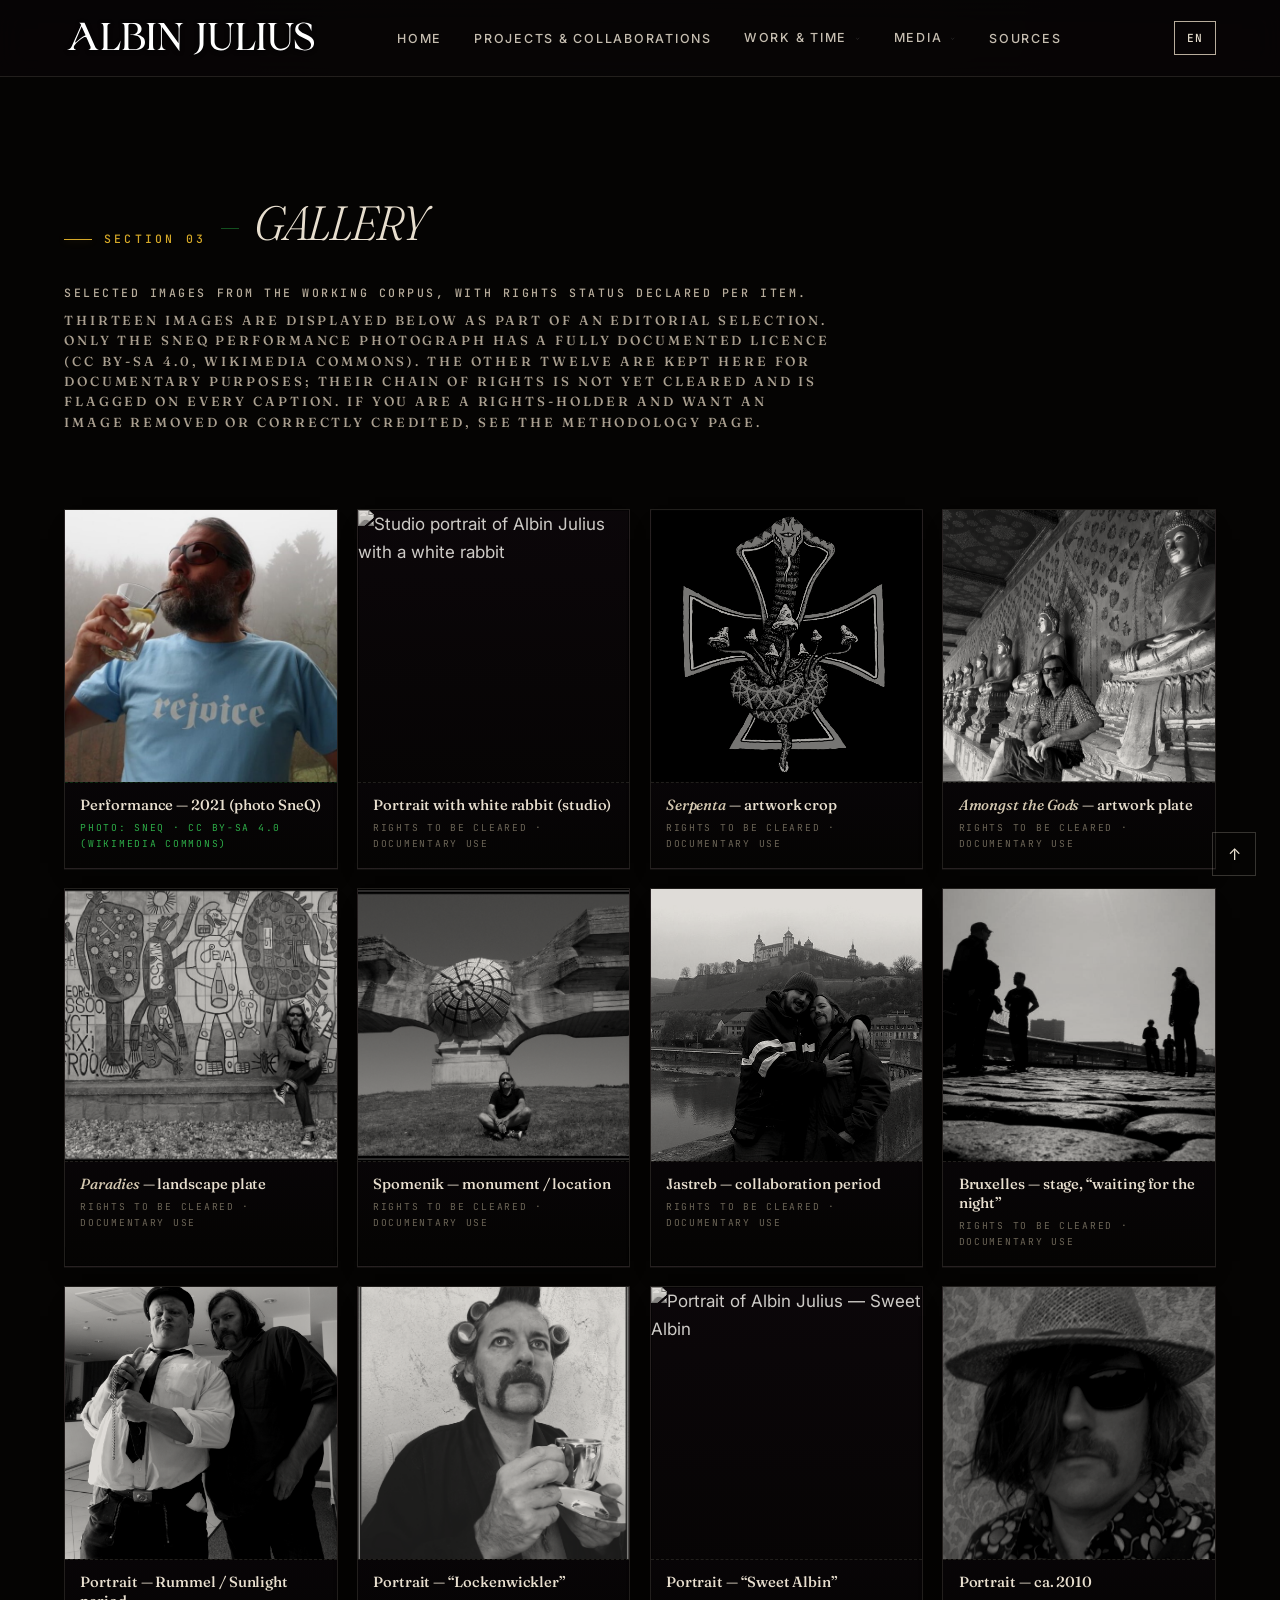
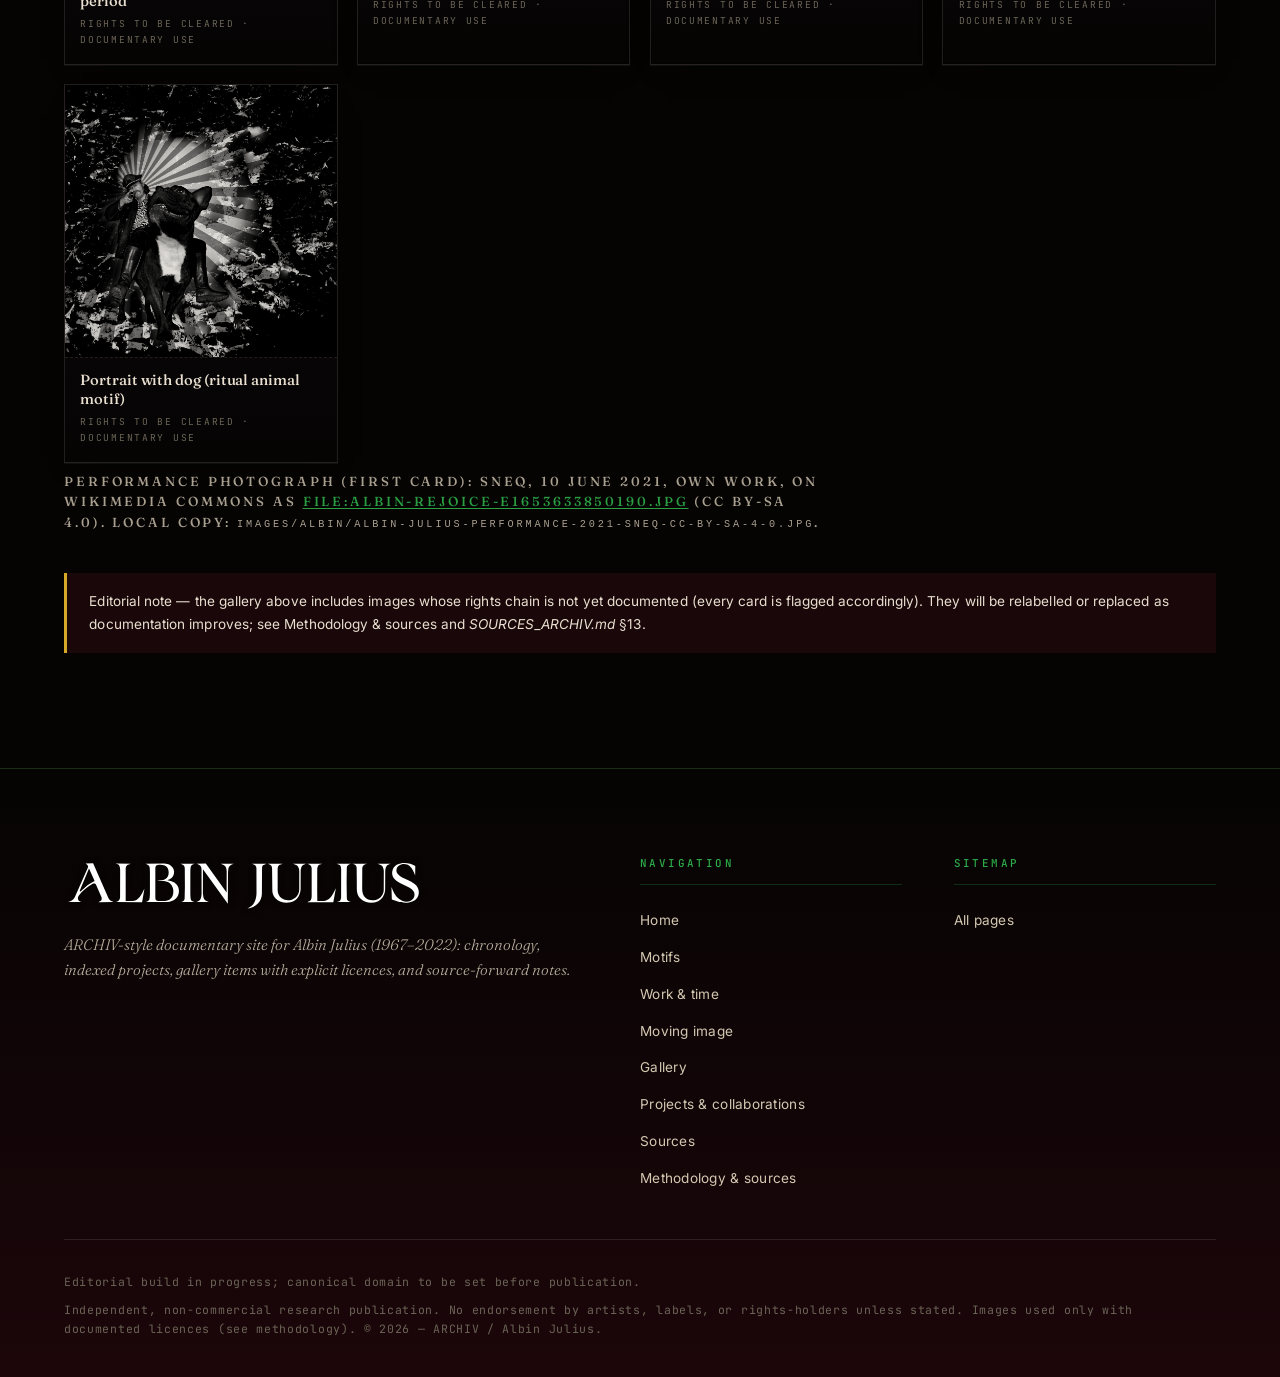
==== commit b3aee04a: "Remove unused legacy assets so the site bundle fits Cloudflare Pages. Strip Degrelle/Jünger media, f" ====
--- a/galerie.html
+++ b/galerie.html
@@ -317,45 +317,7 @@
 
       <p class="gallery-licence-note ej-military-subtitle">Performance photograph (first card): SneQ, 10 June 2021, own work, on Wikimedia Commons as <a href="https://commons.wikimedia.org/wiki/File:Albin-rejoice-e1653633850190.jpg" target="_blank" rel="noopener noreferrer">File:Albin-rejoice-e1653633850190.jpg</a> (CC BY-SA 4.0). Local copy: <code>images/albin/albin-julius-performance-2021-sneq-cc-by-sa-4-0.jpg</code>.</p>
 
-      <div class="gallery-references" id="gallery-references">
-        <div class="gallery-references-head">
-          <p class="ej-section-number">Visual references</p>
-          <h2 class="gallery-references-title" data-i18n="sections.galerie.referencesTitle">Documentary visual references (image not displayed)</h2>
-          <p class="gallery-references-intro" data-i18n="sections.galerie.referencesIntro">Files kept in the local corpus but not embedded in the HTML: project wordmarks (logo / type identity, more delicate to publish without a label clearance), small decorative crops, and clearly private photographs. Listed for the record only.</p>
-        </div>
-
-        <div class="gallery-references-grid">
-          <article class="gallery-reference">
-            <p class="gallery-reference-label" data-i18n="sections.galerie.referenceLabel">Visual reference — not displayed</p>
-            <h3 class="gallery-reference-title" data-i18n="sections.galerie.refs.db_wordmark.title">Der Blutharsch — wordmark (period 1996–2010)</h3>
-            <p class="gallery-reference-note" data-i18n="sections.galerie.refs.db_wordmark.note">Type lockup used on early Der Blutharsch material. Local file: <code>images/albin/DerBlutharschSchriftzug.gif</code> (392×108).</p>
-            <p class="gallery-reference-status" data-i18n="sections.galerie.referenceStatus">Rights to be cleared</p>
-          </article>
-
-          <article class="gallery-reference">
-            <p class="gallery-reference-label" data-i18n="sections.galerie.referenceLabel">Visual reference — not displayed</p>
-            <h3 class="gallery-reference-title" data-i18n="sections.galerie.refs.dbic_wordmark.title">Der Blutharsch and the Infinite Church of the Leading Hand — wordmark</h3>
-            <p class="gallery-reference-note" data-i18n="sections.galerie.refs.dbic_wordmark.note">Extended wordmark used from 2010 onward. Local file: <code>images/albin/DBatucotlhSchritzug.gif</code> (399×104).</p>
-            <p class="gallery-reference-status" data-i18n="sections.galerie.referenceStatus">Rights to be cleared</p>
-          </article>
-
-          <article class="gallery-reference">
-            <p class="gallery-reference-label" data-i18n="sections.galerie.referenceLabel">Visual reference — not displayed</p>
-            <h3 class="gallery-reference-title" data-i18n="sections.galerie.refs.devil.title">Devil's Horns — ornament plate</h3>
-            <p class="gallery-reference-note" data-i18n="sections.galerie.refs.devil.note">Ornament / icon associated with the <em>Devil's Horns</em> motif. Local file: <code>images/albin/Devil_s-Horns.gif</code> (378×454).</p>
-            <p class="gallery-reference-status" data-i18n="sections.galerie.referenceStatus">Rights to be cleared</p>
-          </article>
-
-          <article class="gallery-reference">
-            <p class="gallery-reference-label" data-i18n="sections.galerie.referenceLabel">Visual reference — not displayed</p>
-            <h3 class="gallery-reference-title" data-i18n="sections.galerie.refs.private.title">Private photographs (5 files)</h3>
-            <p class="gallery-reference-note" data-i18n="sections.galerie.refs.private.note">Five files appear to be private (informal portraits, snapshots): <code>Beachlife1.jpg</code>, <code>IMG_3907.jpg</code>, <code>albin_boat.jpg</code>, <code>albin_friend.jpeg</code>, <code>on_the_road.jpg</code>. Not embedded; not listed individually.</p>
-            <p class="gallery-reference-status" data-i18n="sections.galerie.referenceStatus">Rights to be cleared</p>
-          </article>
-        </div>
-
-        <p class="ej-vl-warning" style="margin-top:2.5rem;">Editorial note — the visible gallery above includes images whose rights chain is not yet documented (every card is flagged accordingly). They will be relabelled or replaced as documentation improves; see <a href="methodologie.html">Methodology &amp; sources</a> and <cite>SOURCES_ARCHIV.md</cite> §13.</p>
-      </div>
+      <p class="ej-vl-warning" style="margin-top:2.5rem;">Editorial note — the gallery above includes images whose rights chain is not yet documented (every card is flagged accordingly). They will be relabelled or replaced as documentation improves; see <a href="methodologie.html">Methodology &amp; sources</a> and <cite>SOURCES_ARCHIV.md</cite> §13.</p>
     </div>
 
     <div class="gallery-lightbox">
--- a/css/main.css
+++ b/css/main.css
@@ -3762,120 +3762,6 @@
 }
 
 
-/* === Galerie : fiches référence (image not displayed) === */
-
-.gallery-references {
-  margin-top: clamp(3rem, 6vw, 4.5rem);
-  padding-top: clamp(2rem, 4vw, 3rem);
-  border-top: 1px solid var(--rule);
-}
-
-.gallery-references-head {
-  margin-bottom: clamp(1.5rem, 3vw, 2.25rem);
-  max-width: 50rem;
-}
-
-.gallery-references-title {
-  font-family: var(--serif);
-  font-size: clamp(1.35rem, 2.4vw, 1.85rem);
-  font-weight: 400;
-  color: var(--paper);
-  margin: 0.35rem 0 0;
-  letter-spacing: -0.015em;
-}
-
-.gallery-references-intro {
-  font-family: var(--sans);
-  font-size: 0.875rem;
-  line-height: 1.65;
-  color: var(--paper-mute);
-  max-width: 46rem;
-  margin: 0.85rem 0 0;
-}
-
-.gallery-references-grid {
-  display: grid;
-  grid-template-columns: 1fr;
-  gap: 1rem;
-}
-
-@media (min-width: 720px) {
-  .gallery-references-grid {
-    grid-template-columns: repeat(2, minmax(0, 1fr));
-  }
-}
-
-@media (min-width: 1080px) {
-  .gallery-references-grid {
-    grid-template-columns: repeat(3, minmax(0, 1fr));
-  }
-}
-
-.gallery-reference {
-  position: relative;
-  padding: 1.25rem 1.4rem 1.5rem;
-  background: linear-gradient(180deg, rgba(8, 5, 7, 0.92) 0%, rgba(5, 4, 3, 0.96) 100%);
-  border: 1px dashed var(--rule-2);
-  display: flex;
-  flex-direction: column;
-  gap: 0.5rem;
-}
-
-.gallery-reference::before {
-  content: "";
-  position: absolute;
-  top: 1rem;
-  right: 1rem;
-  width: 10px;
-  height: 10px;
-  border: 1px solid var(--accent-3);
-  background: transparent;
-}
-
-.gallery-reference-label {
-  font-family: var(--mono);
-  font-size: 0.65rem;
-  letter-spacing: 0.24em;
-  text-transform: uppercase;
-  color: var(--accent-3);
-  margin: 0;
-}
-
-.gallery-reference-title {
-  font-family: var(--serif);
-  font-size: 1rem;
-  font-weight: 500;
-  color: var(--paper);
-  margin: 0;
-  letter-spacing: -0.005em;
-}
-
-.gallery-reference-note {
-  font-family: var(--sans);
-  font-size: 0.8125rem;
-  line-height: 1.6;
-  color: var(--paper-mute);
-  margin: 0;
-}
-
-.gallery-reference-note code {
-  font-family: var(--mono);
-  font-size: 0.78em;
-  color: var(--paper);
-  background: rgba(31, 143, 56, 0.08);
-  padding: 0.05em 0.25em;
-}
-
-.gallery-reference-status {
-  margin-top: 0.4rem;
-  font-family: var(--mono);
-  font-size: 0.62rem;
-  letter-spacing: 0.18em;
-  text-transform: uppercase;
-  color: var(--paper-dim);
-}
-
-
 /* === Stammbaum / Projets : fiches projets === */
 
 .ej-projects-list {
